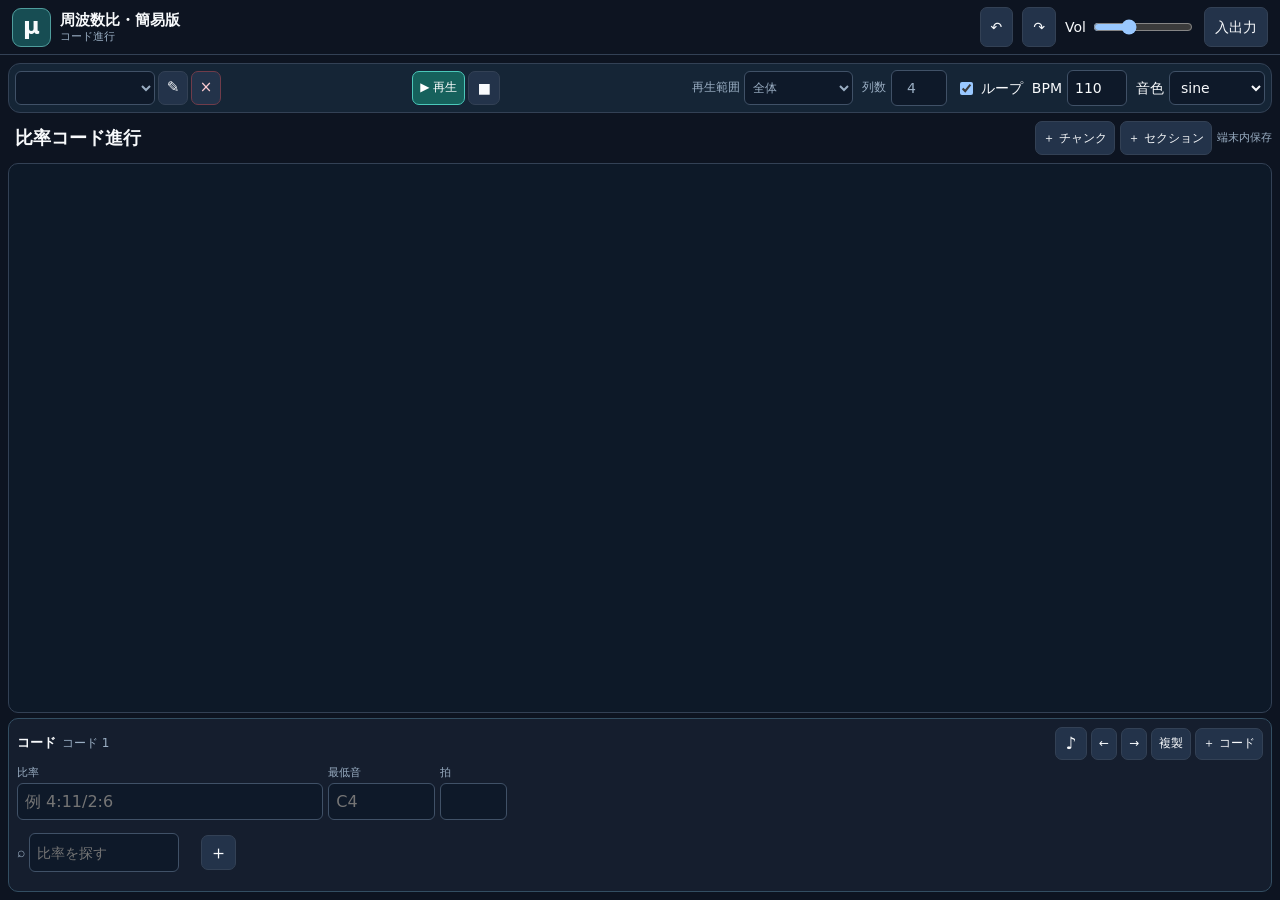
==== code/ratio-mode/index.html @ f766169c "ux(ratio): replace 12 fixed pitch buttons with flick-only popup and compact text values (#84)" ====
<!doctype html>
<html lang="ja">
<head>
  <meta charset="UTF-8">
  <meta name="viewport" content="width=device-width, initial-scale=1.0">
  <meta name="theme-color" content="#1f2937">
  <title>周波数比・簡易版 | μChordbot</title>
  <link rel="stylesheet" href="./style.css">
</head>
<body>
  <!-- Derived from the existing μChordbot code/index.html progression workspace.
       Ratio-domain values and actions are supplied by ratio-mode/app.js. -->
  <div class="app ratio-app">
    <header class="topbar">
      <div class="brand-nav">
        <a class="brand-title ratio-back" href="../" aria-label="μChordbot 通常版に戻る">μ</a>
        <div class="ratio-mode-label"><strong>周波数比・簡易版</strong><small>コード進行</small></div>
      </div>
      <div class="history-buttons">
        <button id="undo" type="button" title="元に戻す" aria-label="元に戻す">↶</button>
        <button id="redo" type="button" title="やり直す" aria-label="やり直す">↷</button>
        <label class="master-volume-inline" title="Master 音量"><span aria-hidden="true">Vol</span>
          <input id="masterVolume" type="range" min="0" max="1" step=".01" value=".3" aria-label="マスター音量">
        </label>
        <button id="openIO" type="button" aria-label="データの入出力" title="データの入出力"><span class="io-label">入出力</span><span class="io-icon" aria-hidden="true">⇅</span></button>
      </div>
    </header>
    <main class="ratio-main">
      <section id="view-progression" class="view active" aria-label="周波数比コード進行">
        <div class="progression-toolbar">
          <div class="progression-section-nav">
            <label class="progression-columns ratio-chunk-jump"><span>チャンク</span><select id="chunkJump" aria-label="チャンクを選択"></select><input id="chunkInlineName" type="text" maxlength="64" hidden aria-label="チャンク名をその場で編集" autocomplete="off"></label>
            <button id="renameChunk" type="button" class="ratio-inline-action" title="チャンク名を編集" aria-label="選択チャンクの名前を編集">✎</button>
            <button id="removeChunk" type="button" class="ratio-inline-action danger" title="チャンクを削除（元に戻せます）" aria-label="選択チャンクを削除">×</button>
          </div>
          <div class="progression-transport">
            <button id="play" type="button" class="primary" aria-label="選択コードから再生、再度押すと再スタート">▶ 再生</button>
            <button id="stop" type="button" aria-label="再生を停止" title="停止">■</button>
            <button id="progMenuToggleBtn" class="progression-menu-toggle" type="button" aria-label="その他の操作・設定を開く" aria-expanded="false" aria-controls="progToolbarActions">設定</button>
          </div>
          <div id="progToolbarActions" class="progression-toolbar-actions">
            <label class="ratio-play-scope">再生範囲 <select id="playScope" aria-label="再生する範囲を選択">
              <option value="all">全体</option><option value="chunk">チャンク</option><option value="section">セクション</option>
            </select></label>
            <label class="progression-columns ratio-column-setting">列数 <input id="gridColumns" type="number" min="1" max="12" step="1" value="4" aria-label="コード箱の列数"></label>
            <label class="inline-check loop-inline"><input id="loop" type="checkbox" checked><span>ループ</span></label>
            <label>BPM <input id="bpm" type="number" min="20" max="300" step="1" value="110"></label>
            <label>音色 <select id="wave"><option value="sine">sine</option><option value="square">square</option><option value="sawtooth">sawtooth</option></select></label>
            <label class="mobile-volume">音量 <input id="masterVolumeMobile" type="range" min="0" max="1" step=".01" value=".3" aria-label="マスター音量"></label>
          </div>
        </div>
        <div class="progression-heading-bar">
          <input id="title" type="text" aria-label="進行名" maxlength="120" value="比率コード進行">
          <button id="newChunk" type="button">＋ チャンク</button>
          <button id="newSection" type="button">＋ セクション</button>
          <span id="saveState" role="status">端末内保存</span>
        </div>
        <div id="timeline" class="progression-grid" role="region" aria-label="コード進行一覧" tabindex="0"></div>
        <section id="progressionEditor" class="progression-editor editor" aria-label="選択コードの編集">
          <div class="progression-editor-header">
            <div class="progression-editor-heading">
              <h3>コード</h3>
              <p id="selectionLabel" class="panel-note">コード 1</p>
              <p id="hzReadout" class="readout" aria-live="polite"></p>
            </div>
            <div class="progression-editor-header-actions">
              <button id="preview" type="button" aria-label="選択コードの再試聴" title="選択コードを再試聴">♪</button>
              <div class="progression-actions">
                <button id="moveLeft" type="button" title="コードを左へ移動" aria-label="コードを左へ移動">←</button>
                <button id="moveRight" type="button" title="コードを右へ移動" aria-label="コードを右へ移動">→</button>
                <button id="duplicate" type="button" aria-label="選択コードを複製">複製</button>
                <button id="addStep" type="button" aria-label="新しいコードを追加">＋ コード</button>
              </div>
            </div>
          </div>
          <div id="progressionEditorBody" class="progression-editor-body">
            <div class="progression-root-row">
              <label class="ratio-field">比率
                <input id="editExpr" type="text" spellcheck="false" autocomplete="off" placeholder="例 4:11/2:6" title="4:11/2:6 と 8:11:12 は同じ比率。/ は各成分内の分数">
              </label>
              <label class="pitch-field">最低音
                <input id="editPitch" type="text" spellcheck="false" autocomplete="off" placeholder="C4" title="上下左右へスライドして音名・変化記号・オクターブを変更。キーボードでは直接入力可能。" aria-label="最低音、上下左右スライドで7×5四分音表を操作">
              </label>
              <label class="beats-field">拍
                <input id="editBeats" type="text" inputmode="decimal" autocomplete="off" title="上下スライドで拍数変更。タップで小数を直接入力。" aria-label="拍数、上下スライドで変更">
              </label>
            </div>
            <div class="progression-choice-tools">
              <label class="progression-filter-label"><span aria-hidden="true">⌕</span>
                <input id="presetSearch" type="search" placeholder="比率を探す" aria-label="比率候補を検索">
              </label>
              <button id="openPresetManager" class="ratio-small-action" type="button" aria-label="比率の追加・編集" title="比率を追加・編集">＋</button>
            </div>
            <div id="presetChips" class="quick-grid chord-grid" tabindex="0" role="region" aria-label="周波数比の候補"></div>
            <dialog id="presetManager" class="ratio-context-dialog" aria-label="比率の登録・編集">
              <div class="ratio-dialog-header"><strong>比率の登録・編集</strong><button type="button" id="closePresetManager" aria-label="閉じる">×</button></div>
              <div class="ratio-manager-row">
                <label>登録済み <select id="presetManageSelect" aria-label="編集する比率プリセット"><option value="">新規</option></select></label>
                <label>名前 <input id="presetName" type="text" placeholder="名前" maxlength="64"></label>
                <label>比率 <input id="presetRatio" type="text" placeholder="4:11/2:6" title="8:11:12と等価" spellcheck="false"></label>
                <button id="addPreset" type="button" class="primary">登録</button>
              </div>
            </dialog>
            <p id="status" class="status-text" role="status" aria-live="polite"></p>
          </div>
        </section>
      </section>
    </main>
    <div id="pitchFlickPanel" class="pitch-flick-panel" hidden aria-hidden="true">
      <div id="pitchFlickValue" class="pitch-flick-value"></div>
      <div id="pitchFlickGrid" class="pitch-flick-grid" aria-hidden="true"></div>
      <div class="pitch-flick-caption">↑ 音高　左右 変化記号　離して確定</div>
    </div>
  </div>
  <dialog id="ioDialog" aria-label="コード進行の入出力">
    <div class="dialog-header"><strong>コード進行の入出力</strong><button type="button" id="ioClose" aria-label="閉じる">×</button></div>
    <div class="dialog-options"><label>形式 <select id="ioFormat"><option value="text">進行テキスト</option><option value="json">JSON</option></select></label><button type="button" id="ioExport">表示・コピー用</button><button type="button" id="ioDownload">ファイル保存</button></div>
    <textarea id="ioText" spellcheck="false" rows="14" placeholder="進行データを貼り付け"></textarea>
    <div class="dialog-options"><label class="file-label">ファイル読込 <input id="ioFile" type="file" accept=".json,.txt,application/json,text/plain"></label><button type="button" id="ioImport" class="primary">このデータを読み込む</button></div>
    <p id="ioStatus" role="status"></p>
  </dialog>
  <script type="module" src="./app.js"></script>
</body>
</html>
---- code/ratio-mode/style.css ----
/* μChordbot progression tab CSS port: original .progression-* and .quick-grid
   rules below are adapted from code/styles.css. */
:root{--bg:#0d1421;--ink:#f8fafc;--muted:#9aaec3;--accent:#8ce4da;--line:#334155;--danger:#fecdd3;--panel:#152033;color-scheme:dark;font:14px/1.45 system-ui,-apple-system,BlinkMacSystemFont,"Segoe UI",sans-serif}
*{box-sizing:border-box}
html,body{margin:0;min-width:0;background:var(--bg);color:var(--ink)}
button,input,select,textarea{font:inherit;color:inherit}
button{border:1px solid #334155;background:#23334a;border-radius:7px;padding:6px 10px;min-height:40px;cursor:pointer}
button:hover{border-color:#8ce4da}
button:disabled{opacity:.43;cursor:default}
button.primary{background:#16615c;border-color:#4bc8ba;color:white}
button.danger{color:var(--danger);border-color:#703c4a}
input,select,textarea{background:#0e1929;border:1px solid #405167;border-radius:6px;min-width:0;padding:7px}
input:focus-visible,select:focus-visible,button:focus-visible,summary:focus-visible{outline:2px solid #8ce4da;outline-offset:1px}
input[aria-invalid="true"]{border-color:#fb7185}
label{display:flex;align-items:center;gap:5px;min-width:0}
.app{height:100dvh;min-height:0;max-height:100dvh;display:flex;flex-direction:column;overflow:hidden}
.topbar{display:flex;justify-content:space-between;gap:10px;align-items:center;padding:7px 12px;border-bottom:1px solid var(--line);flex-wrap:wrap}
.brand-nav,.history-buttons{display:flex;align-items:center;gap:9px}
.brand-title{width:39px;height:39px;border-radius:9px;display:grid;place-items:center;background:#174d53;border:1px solid #4f9d9d;color:#f8fafc;text-decoration:none;font-size:23px;font-weight:800}
.ratio-mode-label{display:flex;flex-direction:column;line-height:1.25}
.ratio-mode-label strong{font-size:15px}.ratio-mode-label small{font-size:11px;color:var(--muted)}
.history-buttons{justify-content:flex-end}
.master-volume-inline input{width:100px}
.ratio-main{min-height:0;flex:1;display:flex;padding:8px;overflow:hidden}
.panel-note,.readout{color:var(--muted);font-size:12px;margin:0}
.ratio-app .view#view-progression.active{display:flex;flex:1;flex-direction:column;align-items:stretch;min-width:0;min-height:0;gap:8px}

.progression-toolbar {
  display: flex;
  align-items: center;
  gap: 8px;
  padding: 8px 10px;
  border: 1px solid #334155;
  border-radius: 12px;
  background: rgba(23, 41, 58, 0.85);
  min-width: 0;
  overflow: hidden;
}
.progression-toolbar-actions {
  display: flex;
  align-items: center;
  gap: 8px;
  margin-left: auto;
  flex-wrap: wrap;
  min-width: 0;
}
.view#view-progression.active {
  display: grid;
  grid-template-columns: minmax(440px, 1.2fr) minmax(320px, 0.95fr);
  gap: 12px;
  align-items: start;
}
.progression-menu-toggle,
.progression-editor-toggle { display: none; }
.progression-counter {
  min-width: 48px;
  text-align: center;
  font-weight: 700;
  letter-spacing: 0.02em;
}
.progression-columns {
  display: inline-flex;
  align-items: center;
  gap: 8px;
  color: var(--muted);
}
.loop-inline {
  white-space: nowrap;
}
.progression-grid {
  display: grid;
  grid-template-columns: minmax(0, 1fr);
  width: 100%;
  gap: 12px;
  margin-top: 8px;
  grid-column: 2;
  overflow: auto;
  resize: both;
  min-width: 0;
  max-width: 100%;
  min-height: 0;
}
.progression-toolbar { grid-column: 2; }
.progression-chunk {
  display: grid;
  grid-template-columns: minmax(0, 1fr);
  width: 100%;
  gap: 8px;
  min-width: 0;
}
.progression-chunk-grid {
  display: grid;
  width: 100%;
  gap: 6px;
  grid-template-columns: repeat(var(--progression-columns), minmax(0, 1fr));
  justify-content: flex-start;
  max-width: 100%;
  min-width: 0;
  overflow: hidden;
}
.progression-chunk-head,
.progression-section-break {
  color: #8ce4da;
  font-size: clamp(0.34rem, 0.5vw, 0.56rem);
  letter-spacing: 0.06em;
}
.progression-chunk-head {
  display: inline-flex;
  align-items: center;
  width: fit-content;
  padding: 4px 8px;
  border: 1px solid rgba(140, 228, 218, 0.3);
  border-radius: 999px;
  background: rgba(20, 48, 57, 0.46);
  cursor: text;
}
.progression-section-break {
  cursor: text;
}
.progression-section-break,
.progression-chunk-head {
  grid-column: 1 / -1;
}
.progression-cell {
  position: relative;
  width: 100%;
  min-width: 0;
  min-height: 42px;
  padding: 6px 7px;
  border: 1px solid #334155;
  border-radius: 0;
  background:
    linear-gradient(180deg, rgba(255, 247, 214, 0.1), rgba(255, 247, 214, 0.04)),
    rgba(247, 242, 226, 0.06);
  display: flex;
  flex-direction: column;
  justify-content: start;
  gap: 6px;
  text-align: left;
  overflow: hidden;
  contain: layout paint;
}
.progression-cell.active {
  border-color: #8ce4da;
  box-shadow: 0 0 0 2px rgba(140, 228, 218, 0.2);
  background:
    linear-gradient(180deg, rgba(164, 255, 235, 0.18), rgba(164, 255, 235, 0.08)),
    rgba(247, 242, 226, 0.08);
}
.progression-cell.playing {
  border-color: #fb7185;
  box-shadow: 0 0 0 1px rgba(251, 113, 133, 0.35);
}
.progression-cell.reorder-source {
  border-color: #fbbf24;
  box-shadow: 0 0 0 2px rgba(251, 191, 36, 0.28);
  opacity: 0.9;
}
.progression-cell.drop-before::before,
.progression-cell.drop-after::after {
  content: "";
  position: absolute;
  inset: 8px auto 8px 0;
  width: 4px;
  border-radius: 999px;
  background: #8ce4da;
}
.progression-cell.drop-after::after { inset: 8px 0 8px auto; }
.cell-section {
  color: #8ce4da;
  font-size: 0.7rem;
  text-transform: uppercase;
  letter-spacing: 0.08em;
}
.cell-title {
  font-size: clamp(0.72rem, 1.15vw, 0.92rem);
  font-weight: 500;
  color: #f8f4e5;
  white-space: normal;
  overflow: hidden;
  overflow-wrap: anywhere;
  line-height: 1.15;
}
.cell-meta {
  color: var(--muted);
  font-size: 0.68rem;
  line-height: 1.25;
  white-space: nowrap;
  text-transform: lowercase;
  margin-top: auto;
  justify-self: end;
  align-self: end;
}
.progression-editor {
  grid-column: 1;
  grid-row: 1 / span 2;
  margin-top: 0;
  padding: 10px;
  border: 1px solid #334155;
  border-radius: 14px;
  background: linear-gradient(180deg, rgba(22, 20, 18, 0.98), rgba(31, 28, 24, 0.98));
  overflow: visible;
  resize: none;
}
.progression-editor-header {
  display: flex;
  justify-content: space-between;
  gap: 12px;
  align-items: center;
}
.progression-editor-heading { display: grid; gap: 4px; }
body.workspace-combined .progression-editor-heading,
body.workspace-combined .chord-library-panel .panel-heading-block {
  grid-template-columns: auto minmax(0, 1fr);
  align-items: baseline;
  gap: 8px;
}
body.workspace-combined .progression-editor-heading .panel-note,
body.workspace-combined .chord-library-panel .panel-note {
  justify-self: end;
  text-align: right;
}
.progression-editor-header-actions {
  display: flex;
  align-items: center;
  gap: 10px;
}
.progression-editor-body { margin-top: 8px; }
.progression-choice-tools {
  display: grid;
  grid-template-columns: max-content minmax(0, 1fr);
  gap: 6px;
  align-items: center;
  min-width: 0;
}
.progression-choice-tools > .progression-filter-label { min-width: 0; }
.progression-choice-tools > .progression-filter-label input {
  width: 100%;
  min-width: 0;
}
.progression-root-row {
  display: grid;
  grid-template-columns: minmax(110px, 148px) minmax(132px, 172px) auto;
  gap: 6px;
  align-items: center;
  margin-bottom: 8px;
}
.progression-root-inline {
  min-width: 0;
  gap: 4px;
}
.progression-root-combo {
  display: inline-grid;
  grid-template-columns: minmax(0, 1fr) 4.2rem;
  gap: 6px;
  align-items: center;
}
.progression-root-combo input { min-width: 0; }
#progRootNoteInput {
  min-width: 0;
}
.progression-voice-row #progBassPopoverBtn { display: none; }
.progression-voice-row {
  display: grid;
  grid-template-columns: repeat(2, minmax(0, max-content));
  gap: 6px;
  align-items: center;
  margin-bottom: 8px;
}
.progression-token {
  display: inline-flex;
  align-items: center;
  gap: 6px;
  min-height: 30px;
  padding: 4px 6px;
  border: 1px solid #334155;
  border-radius: 10px;
  background: rgba(25, 37, 59, 0.9);
  color: var(--fg);
}
.progression-token-input input {
  width: 3.4rem;
  min-width: 0;
  padding: 0;
  border: 0;
  background: transparent;
}
.progression-popover-row {
  display: grid;
  grid-template-columns: repeat(2, minmax(0, 1fr));
  gap: 8px;
  align-items: start;
}
.beat-token {
  max-width: 104px;
}
.beat-inline {
  display: inline-grid;
  grid-template-columns: 2.25rem auto 2.25rem;
  gap: 3px;
  align-items: center;
}
.beat-inline input {
  width: 100%;
}
.progression-token-label {
  color: var(--muted);
  font-size: clamp(0.34rem, 0.5vw, 0.56rem);
}
.progression-popover {
  display: grid;
  gap: 6px;
  margin-bottom: 8px;
  padding: 8px;
  border: 1px solid #334155;
  border-radius: 12px;
  background: rgba(15, 23, 42, 0.92);
}
.progression-popover.active {
  border-color: rgba(140, 228, 218, 0.62);
  box-shadow: 0 0 0 1px rgba(140, 228, 218, 0.16);
}
.progression-popover-head {
  display: flex;
  align-items: center;
  justify-content: space-between;
  gap: 8px;
}
.pitch-choice-grid,
.inversion-grid {
  grid-template-columns: repeat(auto-fit, minmax(48px, max-content));
  justify-content: flex-start;
}
.voicing-band-grid {
  grid-template-columns: repeat(3, minmax(0, 1fr));
}
.voicing-band-grid.hidden {
  display: none;
}
.quick-row { display: flex; gap: 6px; }
.quick-grid {
  display: grid;
  gap: 4px;
  margin-top: 6px;
}
.root-grid { grid-template-columns: repeat(7, minmax(0, 38px)); }
.octave-grid { grid-template-columns: repeat(4, minmax(0, 1fr)); margin-top: 0; }
.chord-grid {
  grid-template-columns: repeat(auto-fit, minmax(min(100%, var(--chord-choice-width)), var(--chord-choice-width)));
  justify-content: flex-start;
}
.quick-grid button,
.quick-row button {
  min-height: 32px;
  padding: 4px 6px;
  background: rgba(250, 247, 230, 0.92);
  color: #564f34;
  border-color: rgba(138, 129, 96, 0.35);
  overflow-wrap: anywhere;
}
.quick-grid button.active,
.quick-row button.active {
  background: linear-gradient(180deg, #d6f9d1, #c2f2c6);
  color: #314d31;
  border-color: #8bd39f;
}
.progression-actions {
  display: flex;
  gap: 10px;
  justify-content: flex-end;
}
.progression-filter-label {
  display: inline-flex;
  flex-direction: row;
  align-items: center;
  gap: 8px;
  color: var(--muted);
}
.progression-filter-label input {
  min-width: min(100%, 22rem);
}

.preset-list {
  margin-top: 8px;
  overflow-x: auto;
}
.chord-library-search {
  display: grid;
  grid-template-columns: minmax(0, 1fr);
  gap: 4px;
  margin-block: 8px;
  font-size: 0.82rem;
}
.chord-library-search input {
  width: 100%;
  min-width: 0;
}
.chord-library-details > summary {
  cursor: pointer;
  padding: 8px 4px;
  color: var(--fg);
  font-size: 0.86rem;
}
.chord-library-details > summary:focus-visible { outline: 2px solid var(--accent); }
.chord-library-details > .scroll-list { margin-top: 4px; }
.scroll-list {
  max-height: min(70vh, 720px);
  overflow: auto;
  border: 1px solid #334155;
  border-radius: 10px;
  background: rgba(8, 13, 24, 0.6);
  resize: none;
}
.preset-table {
  width: max-content;
  min-width: 100%;
  border-collapse: collapse;
  font-size: 0.8rem;
  table-layout: fixed;
}
.preset-table th,
.preset-table td {
  padding: 2px 5px;
  border: 1px solid #263449;
  vertical-align: middle;
  text-align: left;
  white-space: nowrap;
  overflow: hidden;
  text-overflow: ellipsis;
}
.preset-table th {
  position: relative;
  color: var(--muted);
  font-weight: 500;
  white-space: nowrap;
  background: rgba(15, 23, 42, 0.92);
}
.preset-table th[data-sort] {
  cursor: pointer;
  user-select: none;
}
.preset-table th:first-child,
.preset-table td:first-child {
  width: 28px;
  text-align: center;
}
.preset-table[data-table-kind="pitch"] .col-name { width: var(--pitch-name-col); }
.preset-table[data-table-kind="pitch"] .col-id { width: var(--pitch-id-col); }
.preset-table[data-table-kind="pitch"] .col-cent { width: var(--pitch-cent-col); }
.preset-table[data-table-kind="pitch"] .col-tags { width: var(--pitch-tags-col); }
.preset-table[data-table-kind="pitch"] .col-memo { width: var(--pitch-memo-col); }
.preset-table[data-table-kind="active"] .col-name { width: var(--active-name-col); }
.preset-table[data-table-kind="active"] .col-id { width: var(--active-id-col); }
.preset-table[data-table-kind="active"] .col-cent { width: var(--active-cent-col); }
.preset-table[data-table-kind="active"] .col-tags { width: var(--active-tags-col); }
.preset-table[data-table-kind="active"] .col-memo { width: var(--active-memo-col); }
.preset-table[data-table-kind="chord"] .col-name { width: var(--chord-name-col); }
.preset-table[data-table-kind="chord"] .col-id { width: var(--chord-id-col); }
.preset-table[data-table-kind="chord"] .col-root { width: var(--chord-root-col); }
.preset-table[data-table-kind="chord"] .col-tones { width: var(--chord-tones-col); }
.preset-table[data-table-kind="chord"] .col-tags { width: var(--chord-tags-col); }
.preset-table[data-table-kind="chord"] .col-memo { width: var(--chord-memo-col); }
.column-resize-handle {
  position: absolute;
  top: 0;
  right: -3px;
  width: 7px;
  height: 100%;
  cursor: col-resize;
  z-index: 2;
}
.column-resize-handle::after {
  content: "";
  position: absolute;
  top: 25%;
  right: 3px;
  width: 1px;
  height: 50%;
  background: rgba(148, 163, 184, 0.35);
}
.preset-table tbody tr {
  background: rgba(11, 18, 32, 0.72);
  cursor: pointer;
}
.preset-table tbody tr:hover {
  background: rgba(20, 34, 56, 0.88);
}
.preset-table tbody tr.is-active {
  background: rgba(34, 211, 238, 0.12);
}
.preset-id {
  color: #7c8ba1;
  font-size: 0.76rem;
  text-transform: lowercase;
  white-space: nowrap;
}
.preset-main {
  display: flex;
  align-items: center;
  gap: 6px;
  min-width: 0;
}
.preset-name {
  color: var(--fg);
  font-weight: 600;
  line-height: 1.2;
  overflow: hidden;
  text-overflow: ellipsis;
  white-space: nowrap;
}
.preset-sub {
  color: var(--muted);
  font-size: 0.84rem;
  overflow: hidden;
  text-overflow: ellipsis;
  white-space: nowrap;
}
.preset-inline-input,
.preset-inline-textarea {
  width: 100%;
  min-width: 0;
  padding: 3px 5px;
  font-size: 0.78rem;
}
.preset-inline-textarea {
  min-height: 38px;
  resize: vertical;
}
.preset-inline-actions {
  display: flex;
  gap: 6px;
  flex-wrap: nowrap;
  align-items: center;
}
.preset-inline-actions button {
  flex: 0 0 auto;
  padding: 5px 8px;
  font-size: 0.8rem;
}
.tag-chip-list {
  display: flex;
  flex-wrap: nowrap;
  gap: 4px;
}
.tag-chip {
  display: inline-flex;
  align-items: center;
  padding: 2px 7px;
  border: 1px solid transparent;
  border-radius: 999px;
  font-size: 0.78rem;
  line-height: 1.25;
  color: #e5eefc;
  white-space: nowrap;
}
.tone-chip-list {
  display: flex;
  flex-wrap: nowrap;
  gap: 4px;
  overflow: hidden;
  min-width: 0;
}
.tone-chip {
  display: inline-flex;
  align-items: center;
  padding: 2px 7px;
  border-radius: 999px;
  background: rgba(34, 211, 238, 0.12);
  border: 1px solid rgba(34, 211, 238, 0.24);
  color: #d8f4fb;
  font-size: 0.76rem;
  white-space: nowrap;
  flex: 0 0 auto;
}
.unified-panel {
  display: grid;
  gap: 10px;
}
.library-stack,
.panel-heading-block,
.library-block {
  display: grid;
  gap: 6px;
}
.library-stack {
  grid-template-rows: auto auto;
}
.library-block-head {
  display: flex;
  justify-content: space-between;
  align-items: center;
  gap: 10px;
  flex-wrap: wrap;
}
.library-title-group {
  display: inline-flex;
  align-items: baseline;
  gap: 8px;
  min-width: 0;
  flex: 1 1 auto;
}
.library-title-group .panel-note,
.library-title-group .status-text {
  min-width: 0;
}
.active-notes-panel #clearActiveNotesBtn {
  min-height: 40px;
}
.table-filter-input {
  flex: 1 1 10ch;
  min-width: 0;
  max-width: 22rem;
  font-size: 0.78rem;
  padding: 4px 6px;
}
.compact-danger {
  min-height: 28px;
  padding: 3px 7px;
  font-size: 0.74rem;
  color: #fecaca;
  border-color: rgba(251, 113, 133, 0.35);
}
.bulk-edit-bar {
  display: flex;
  align-items: center;
  gap: 6px;
  flex-wrap: wrap;
  margin-top: 6px;
  padding-top: 6px;
  border-top: 1px solid rgba(51, 65, 85, 0.45);
}
.bulk-edit-count {
  color: var(--muted);
  font-size: 0.72rem;
  white-space: nowrap;
}
.bulk-edit-input {
  width: min(12rem, 100%);
  min-height: 28px;
  padding: 4px 8px;
  border-radius: 8px;
  border: 1px solid #334155;
  background: rgba(30, 41, 59, 0.92);
  color: var(--fg);
}
[data-bulk-kind="active"] .bulk-edit-input {
  width: 7rem;
}
.library-controls-grid {
  display: grid;
  grid-template-columns: repeat(6, minmax(92px, 1fr));
  gap: 8px;
  align-items: start;
}
.library-controls-grid label:last-child {
  grid-column: span 2;
}
.library-actions {
  justify-content: flex-start;
}
.active-notes-table .preset-table td:first-child {
  width: 22px;
  text-align: center;
}
.active-note-remove {
  min-width: 16px;
  width: 16px;
  height: 16px;
  padding: 0;
  border: 0;
  background: transparent;
  color: #fb7185;
  font-size: 0.7rem;
  line-height: 1;
  position: static;
  display: inline-grid;
  place-items: center;
  margin: 0 auto;
}
.active-notes-table .preset-table th:nth-child(2),
.active-notes-table .preset-table td:nth-child(2) {
  text-align: center;
}
.active-note-remove:hover {
  color: #fda4af;
}
.preset-table col.col-select { width: 1.8rem; }
.preset-table col.col-remove { width: 1.6rem; }
.preset-table col.col-name-input { width: 8rem; }
.preset-table col.col-actions { width: 6rem; }
.preset-table .composer-row {
  cursor: default;
  background: rgba(12, 20, 34, 0.96);
}
.preset-table .composer-row:hover {
  background: rgba(12, 20, 34, 0.96);
}
.composer-stack {
  display: flex;
  align-items: center;
  gap: 6px;
  min-width: 0;
  flex-wrap: nowrap;
}
.composer-note {
  color: var(--muted);
  font-size: 0.76rem;
  white-space: nowrap;
  overflow: hidden;
  text-overflow: ellipsis;
}
.preset-inline-select {
  width: 100%;
  background: var(--bg-soft);
  color: var(--fg);
  border: 1px solid #334155;
  border-radius: 8px;
  padding: 8px 10px;
}
.composer-row .preset-inline-textarea {
  min-height: 28px;
  max-height: 28px;
  resize: none;
}
.composer-row .preset-inline-actions {
  flex: 0 0 auto;
}
.composer-row td {
  white-space: nowrap;
}
.empty-state { color: var(--muted); font-style: italic; }
.grid-placeholder {
  min-height: 160px;
  border: 1px dashed #475569;
  border-radius: 10px;
  display: grid;
  place-items: center;
  color: var(--muted);
  background: #0b1220;
}

@keyframes fade {
  from { opacity: 0; transform: translateY(2px); }
  to { opacity: 1; transform: translateY(0); }
}

.active-notes-volume-inline::before { content: none; }

/* Product-specific adaptations after copying the full progression tab base. */
.ratio-app .progression-toolbar{grid-column:auto;overflow:visible;flex-wrap:wrap;flex:0 0 auto;position:relative;padding:6px;gap:5px}
.ratio-app .progression-toolbar>button{white-space:nowrap}
.ratio-app .progression-toolbar label{white-space:nowrap}
.ratio-app .progression-toolbar-actions{gap:9px}
.ratio-app .progression-toolbar-actions input[type=number]{width:60px}
.ratio-app .progression-toolbar-actions select{width:96px}
.ratio-app .progression-columns select{max-width:150px}
.ratio-app .progression-heading-bar{display:flex;align-items:center;gap:8px;min-height:40px}
.ratio-app #title{flex:1;min-width:0;border:0;background:transparent;font-weight:700;font-size:18px}
.ratio-app #saveState{color:var(--muted);font-size:11px;white-space:nowrap}
.ratio-app #timeline.progression-grid{display:flex;flex:1 1 auto;align-items:flex-start;gap:10px;padding:9px;grid-column:auto;grid-row:auto;min-height:130px;max-height:none;overflow-x:auto;overflow-y:hidden;resize:none;margin:0;background:#0d1928;border:1px solid var(--line);border-radius:10px;overscroll-behavior-x:contain}
.ratio-app .progression-chunk{display:flex;flex:0 0 auto;width:auto;flex-direction:column;gap:5px;min-width:0}
.ratio-app .progression-chunk-head{font-size:12px;border:1px solid #365c63;padding:3px 9px;border-radius:6px;white-space:nowrap;color:#8ce4da;background:#19333e}
.ratio-app .progression-chunk-grid{display:flex;width:auto;gap:5px;overflow:visible}
.ratio-app .progression-cell{flex:0 0 auto;min-width:96px;width:auto;min-height:90px;padding:9px;gap:6px;border-radius:4px;contain:layout paint}
.ratio-app .progression-cell .cell-title{font-size:15px;font-weight:700;white-space:nowrap;max-width:170px;text-overflow:ellipsis}
.ratio-app .progression-cell .cell-meta{font-size:11px;text-align:right;text-transform:none}
.ratio-app .progression-cell .cell-note{font-size:13px;color:#8ce4da;white-space:nowrap}
.ratio-app .progression-cell.active{border-width:2px;padding:8px}
.ratio-app .progression-cell.playing{border-color:#fb7185;background:#403241}
.ratio-app .progression-cell-add{min-width:42px;width:42px;min-height:90px;border-style:dashed;padding:4px;font-size:19px}
.ratio-app .progression-editor{grid-column:auto;grid-row:auto;position:relative;bottom:auto;width:100%;max-width:none;align-self:stretch;flex:0 1 auto;background:#151e2e;max-height:54dvh;min-height:0;overflow-y:auto;overscroll-behavior:contain;padding:8px;border-radius:10px;border:1px solid #42606c;box-shadow:0 -8px 25px #0005}
.ratio-app .progression-editor-header{gap:8px;align-items:center}
.ratio-app .progression-editor-heading{display:flex;flex-wrap:wrap;gap:9px;align-items:center;min-width:0}
.ratio-app .progression-editor-heading h3{margin:0;font-size:14px}
.ratio-app .progression-editor-header-actions{display:flex;align-items:center;gap:5px;flex-wrap:wrap}
.ratio-app .progression-actions{display:flex;gap:4px;flex-wrap:wrap}
.ratio-app .progression-editor-header-actions button{min-height:36px;padding:5px 9px;font-size:12px}
.ratio-app .progression-editor-body{display:grid;gap:8px;margin-top:9px}
.ratio-app .progression-root-row{display:grid;grid-template-columns:minmax(165px,3fr) minmax(155px,2fr) 85px;gap:7px;align-items:end}
.ratio-app .progression-root-row label{display:flex;flex-direction:column;align-items:stretch;gap:3px;color:var(--muted);font-size:11px}
.ratio-app .progression-root-row input{height:41px;font-size:15px}
.ratio-app .ratio-quick-row{display:grid;grid-template-columns:minmax(0,1fr) auto;gap:8px}
.ratio-app #progRootLetterButtons{display:grid;grid-template-columns:repeat(7,minmax(0,1fr));gap:4px}
.ratio-app .ratio-accidentals{display:flex;gap:3px}
.ratio-app .ratio-quick-row button{min-height:40px;padding:5px 7px;min-width:32px;background:#22364b;color:#f8fafc;border:1px solid #476074}
.ratio-app .ratio-quick-row button.active{border-color:#8ce4da;background:#18444d;color:#fff;box-shadow:inset 0 0 0 1px #8ce4da}
.ratio-app .progression-choice-tools{grid-template-columns:minmax(0,1fr) auto}
.ratio-app #presetSearch{width:100%;min-height:39px}
.ratio-app .preset-hint{color:var(--muted);font-size:11px}
.ratio-app #presetChips{display:grid;grid-template-columns:repeat(auto-fill,minmax(115px,1fr));gap:5px;min-height:38px;max-height:140px;overflow-y:auto;align-content:start}
.ratio-app .ratio-preset{display:flex;flex-direction:column;align-items:flex-start;gap:1px;text-align:left;min-width:0;overflow:hidden;color:#f8fafc;background:#243449;border-color:#466079}
.ratio-app .ratio-preset small{font-size:11px;color:#c0d0df}
.ratio-app .preset-item{display:flex;min-width:0;gap:2px}
.ratio-app .preset-item .ratio-preset{flex:1}
.ratio-app .preset-item .preset-remove{padding:0 5px;min-width:25px;color:#fecdd3;background:#342935;border-color:#744552}
.ratio-app .ratio-details{font-size:12px;border-top:1px solid #32495e;padding-top:5px;color:var(--muted)}
.ratio-app .ratio-details summary{cursor:pointer;width:fit-content}
.ratio-app .ratio-manager-row{display:flex;gap:8px;align-items:end;flex-wrap:wrap;padding:8px 0}
.ratio-app .ratio-manager-row label{display:flex;flex-direction:column;align-items:stretch;gap:3px;min-width:100px}
.ratio-app .ratio-manager-row input{height:40px;width:155px;max-width:100%}
.ratio-app #editRepeat{width:75px}
.ratio-app #status{min-height:1.1em;margin:0;color:#fecdd3;font-size:12px}
.ratio-app .progression-menu-toggle{display:none}
dialog{width:min(700px,calc(100vw - 20px));max-height:90dvh;background:#111d2d;border:1px solid #42607a;border-radius:12px;color:var(--ink);padding:14px}
dialog::backdrop{background:#0009}
.dialog-header,.dialog-options{display:flex;gap:8px;align-items:center;flex-wrap:wrap;margin:8px 0}
.dialog-header{justify-content:space-between}
#ioText{width:100%;height:min(42dvh,300px);font:13px/1.5 ui-monospace,monospace;resize:vertical;white-space:pre}
.dialog-options input[type=file]{max-width:230px}
@media(max-width:850px){
.ratio-app .progression-menu-toggle{display:block}
.ratio-app .progression-toolbar-actions{display:none;position:absolute;right:2px;top:calc(100% + 2px);z-index:12;background:#182a39;border:1px solid #334155;border-radius:9px;padding:9px;box-shadow:0 10px 30px #0006}
.ratio-app .progression-toolbar-actions.open{display:flex}
.ratio-app .progression-root-row{grid-template-columns:minmax(0,1.7fr) minmax(0,1fr) 80px}
.ratio-app .progression-editor-header{flex-wrap:wrap}
.ratio-app .ratio-quick-row{grid-template-columns:minmax(0,1fr)}
.ratio-app .ratio-accidentals button{flex:1}
}
@media(max-width:640px){
.topbar{gap:5px;padding:5px 8px}
.brand-title{width:36px;height:36px}
.ratio-mode-label strong{font-size:13px}
.history-buttons{gap:5px}
.history-buttons button{min-height:36px;padding:5px 8px}
.master-volume-inline span{display:none}
.master-volume-inline input{width:55px}
.ratio-main{padding:5px}
.ratio-app .view#view-progression.active{gap:5px}
.ratio-app .progression-toolbar{gap:3px;padding:4px}
.ratio-app .progression-toolbar button{min-height:36px;padding:4px 7px;font-size:12px}
.ratio-app #playSection{font-size:11px}
.ratio-app #stop{min-width:32px}
.ratio-app .progression-columns{font-size:0}
.ratio-app .progression-columns select{font-size:12px;max-width:91px;min-height:36px}
.ratio-app .progression-counter{min-width:33px;font-size:11px}
.ratio-app .progression-heading-bar{min-height:35px}
.ratio-app #title{font-size:15px}
.ratio-app #saveState{display:none}
.ratio-app #newSection{min-height:36px;padding:4px 8px;font-size:12px}
.ratio-app #timeline.progression-grid{min-height:105px;padding:5px;gap:6px}
.ratio-app .progression-cell{min-width:86px;min-height:77px;padding:6px}
.ratio-app .progression-cell.active{padding:5px}
.ratio-app .progression-cell-add{min-width:36px;min-height:77px}
.ratio-app .progression-editor{padding:6px;max-height:61dvh}
.ratio-app .progression-editor-header-actions button{min-height:34px}
.ratio-app .progression-editor-heading h3{font-size:13px}
.ratio-app .progression-editor-body{gap:5px;margin-top:6px}
.ratio-app .progression-root-row{grid-template-columns:minmax(0,1fr) 78px}
.ratio-app .ratio-field{grid-column:1/-1}
.ratio-app .pitch-field{grid-column:1}
.ratio-app .beats-field{grid-column:2}
.ratio-app #progRootLetterButtons{gap:2px}
.ratio-app .ratio-quick-row button{min-height:40px;min-width:0;padding:4px}
.ratio-app .ratio-accidentals{gap:2px}
.ratio-app .progression-choice-tools{grid-template-columns:minmax(0,1fr)}
.ratio-app .preset-hint{display:none}
.ratio-app #presetChips{max-height:115px}
.ratio-app .ratio-manager-row input{width:100%}
}

/* The source progression grid was a two-column pane; the ratio mode is a
   top-to-bottom composer, so prevent inherited align-items:start shrinkage. */
@media(min-width:901px){
  .ratio-app #timeline.progression-grid{flex:0 0 auto;height:clamp(140px,20dvh,190px);max-height:190px}
}
@media(max-width:360px){
  .ratio-app .progression-editor-header-actions{width:100%;flex-wrap:nowrap;gap:3px}
  .ratio-app .progression-actions{flex-wrap:nowrap;gap:3px}
  .ratio-app .progression-editor-header-actions button{min-height:34px;padding:4px 6px;font-size:11px}
  .ratio-app #addStep{font-size:0;padding-inline:8px}
  .ratio-app #addStep::before{content:"＋";font-size:17px}
}

.ratio-app #saveState[data-error="true"]{color:#fecdd3;font-weight:700}
@media(max-width:640px){.ratio-app #saveState[data-error="true"]{display:inline}}

/* Ratio progression: restore the canonical μChordbot WRAPPING GRID contract.
   No endless horizontal track; a user-set column count is limited only by
   the width needed for readable touch cells. */
.ratio-app .progression-toolbar{display:flex;align-items:center;gap:8px}
.ratio-app .progression-section-nav,.ratio-app .progression-transport{display:flex;align-items:center;gap:5px;min-width:0}
.ratio-app .progression-section-nav{flex:0 1 auto}
.ratio-app .progression-section-nav select{min-width:52px;max-width:140px}
.ratio-app .progression-transport{flex:0 0 auto}
.ratio-app .progression-toolbar-actions{margin-left:auto;min-width:0}
.ratio-app .ratio-column-setting{display:flex;align-items:center;gap:4px}
.ratio-app #gridColumns{width:46px;text-align:center}
.ratio-app #columnActual{font-size:10px;white-space:nowrap}
.ratio-app #timeline.progression-grid{display:block;flex:1 1 auto;align-self:stretch;width:100%;min-height:88px;max-height:none;overflow-x:hidden;overflow-y:auto;scrollbar-gutter:stable;padding:9px}
.ratio-app .progression-chunk{display:block;width:100%;max-width:100%;min-width:0;margin-bottom:13px}
.ratio-app .progression-chunk-head{display:inline-flex;margin-bottom:6px}
.ratio-app .progression-chunk-grid{display:grid;width:100%;max-width:100%;min-width:0;gap:6px;grid-template-columns:repeat(var(--progression-columns,4),minmax(0,1fr));overflow:visible;align-items:stretch}
.ratio-app .progression-cell{min-width:0;width:100%;max-width:100%;height:auto;min-height:72px;padding:7px 8px;flex:initial;gap:2px;border-radius:6px;text-align:left;overflow:hidden}
.ratio-app .progression-cell.active{padding:6px 7px}
.ratio-app .progression-cell .cell-title{font-size:clamp(12px,1.2vw,15px);line-height:1.25;max-width:100%;white-space:nowrap;overflow:hidden;text-overflow:ellipsis}
.ratio-app .progression-cell .cell-note{font-size:12px}
.ratio-app .progression-cell .cell-meta{font-size:10px}
.ratio-app .progression-cell-add{min-width:0;width:100%;min-height:72px;font-size:20px;border:1px dashed #426d76}
.ratio-app #presetChips{grid-template-columns:repeat(auto-fill,minmax(96px,1fr))}
.ratio-app #presetChips .ratio-preset{width:100%;min-width:0;max-width:100%;min-height:40px;padding:5px 8px;text-align:left;justify-content:center}
.ratio-app #presetManageSelect{min-width:96px;max-width:160px}
.ratio-app .ratio-manager-row{gap:6px}
.ratio-app .ratio-manager-row>button{align-self:end;min-height:40px}
.ratio-app .progression-editor{flex:0 1 auto;max-height:min(53dvh,440px);box-shadow:none}
.ratio-app .progression-editor-header-actions{min-width:0}
.ratio-app .progression-actions{min-width:0}
.ratio-app .ratio-details summary{padding:5px 2px;min-height:26px}
.ratio-app .ratio-details[open]{padding-bottom:3px}
@media(max-width:950px){
  .ratio-app .progression-toolbar-actions{margin-left:0}
  .ratio-app .progression-menu-toggle{display:inline-flex}
  .ratio-app .progression-toolbar-actions{display:none;position:absolute;top:calc(100% + 3px);right:0;z-index:18;width:min(350px,100%);max-width:100%;padding:10px;display:none;grid-template-columns:repeat(2,minmax(0,1fr));gap:9px;background:#1a293a;border:1px solid #416079;border-radius:9px;box-shadow:0 8px 25px #0009}
  .ratio-app .progression-toolbar-actions.open{display:grid}
  .ratio-app .progression-toolbar-actions label{display:flex;flex-wrap:wrap;min-width:0}
  .ratio-app .ratio-column-setting{grid-column:1/-1}
  .ratio-app .progression-toolbar-actions #playSection{grid-column:1/-1}
}
@media(max-width:640px){
  .ratio-app .topbar{display:grid;grid-template-columns:minmax(0,1fr);align-items:center;padding:5px 8px;gap:3px}
  .ratio-app .brand-nav{min-width:0}
  .ratio-app .history-buttons{display:grid;grid-template-columns:38px 38px minmax(0,1fr) auto;width:100%;justify-content:stretch;gap:6px}
  .ratio-app .master-volume-inline{min-width:0}
  .ratio-app .master-volume-inline input{width:100%}
  .ratio-app .progression-toolbar{display:grid;grid-template-columns:minmax(0,1fr);gap:4px;padding:5px}
  .ratio-app .progression-section-nav{width:100%;display:grid;grid-template-columns:34px 37px 34px minmax(0,1fr);gap:4px}
  .ratio-app .progression-section-nav select{width:100%;max-width:none}
  .ratio-app .progression-section-nav .progression-columns{width:100%;min-width:0}
  .ratio-app .progression-section-nav .progression-columns>span{display:none}
  .ratio-app .progression-transport{display:grid;grid-template-columns:minmax(0,1fr) 39px 55px;gap:4px;width:100%}
  .ratio-app .progression-transport button{min-width:0;width:100%;min-height:39px}
  .ratio-app .progression-heading-bar{gap:5px}
  .ratio-app #timeline.progression-grid{padding:6px;min-height:75px;scrollbar-gutter:auto}
  .ratio-app .progression-chunk{margin-bottom:10px}
  .ratio-app .progression-chunk-grid{gap:5px}
  .ratio-app .progression-cell{min-height:64px;padding:6px 7px}
  .ratio-app .progression-cell.active{padding:5px 6px}
  .ratio-app .progression-cell-add{min-height:64px}
  .ratio-app .progression-editor{max-height:48dvh;min-height:0;padding:6px}
  .ratio-app .progression-editor-header{gap:3px;flex-wrap:wrap}
  .ratio-app .progression-editor-header-actions{display:flex;flex-wrap:wrap;width:100%;gap:3px}
  .ratio-app .progression-actions{display:flex;flex-wrap:wrap;gap:3px}
  .ratio-app .progression-editor-header-actions button{min-width:35px;min-height:36px;padding:4px 8px;font-size:12px}
  .ratio-app .progression-root-row input{height:40px}
  .ratio-app .progression-cell .cell-title{font-size:13px}
  .ratio-app .ratio-manager-row label{min-width:min(120px,100%)}
}
@media(max-width:360px){
  .ratio-app .progression-editor-header-actions{flex-wrap:wrap}
  .ratio-app .progression-actions{flex-wrap:wrap}
  .ratio-app #addStep{font-size:12px;padding-inline:7px}
  .ratio-app #addStep::before{content:none}
}
@media(max-height:710px) and (max-width:640px){
  .ratio-app .progression-editor{max-height:42dvh}
  .ratio-app #timeline.progression-grid{min-height:64px}
}

/* v4 visual contract: compact, content-driven editing and in-card corner actions.
   Control hit areas stay separately focusable, without allocating another column. */
.ratio-app .progression-chunk-head{min-height:28px;padding:3px 9px;font-size:12px;cursor:pointer}
.ratio-app .progression-chunk-grid{gap:5px;align-items:stretch}
.ratio-app .progression-cell-shell{position:relative;min-width:0;max-width:100%;height:100%}
.ratio-app .progression-cell-shell>.progression-cell{width:100%;height:100%;min-height:66px;padding:6px 30px 5px 7px;gap:2px}
.ratio-app .progression-cell-shell>.progression-cell.active{padding:5px 29px 4px 6px}
.ratio-app .progression-cell-shell>.progression-cell .cell-title{font-size:13px;font-weight:650}
.ratio-app .progression-cell-shell>.progression-cell .cell-note{font-size:12px}
.ratio-app .progression-cell-shell>.progression-cell .cell-meta{font-size:10px}
.ratio-app .cell-remove,.ratio-app .preset-remove{
 position:absolute;z-index:2;top:3px;right:3px;margin:0;
 display:grid;place-items:center;width:27px;min-width:0;height:27px;min-height:0;
 padding:0;border:0;border-radius:5px;background:transparent;color:#c5d2de;
 font-size:18px;font-weight:450;line-height:1;box-shadow:none
}
.ratio-app .cell-remove:hover,.ratio-app .preset-remove:hover,
.ratio-app .cell-remove:focus-visible,.ratio-app .preset-remove:focus-visible{
 color:#fff;background:#8d3347;outline:2px solid #fda4af;outline-offset:0
}
.ratio-app .cell-remove:active,.ratio-app .preset-remove:active{background:#ad3954}
.ratio-app .progression-cell-add{min-height:66px}
.ratio-app .progression-editor{max-height:min(45dvh,355px);box-shadow:none;border-color:#334e62}
.ratio-app .progression-editor-header{gap:5px}
.ratio-app .progression-editor-heading{gap:6px}
.ratio-app .progression-editor-heading h3{font-size:13px}
.ratio-app .progression-editor-header-actions{gap:4px}
.ratio-app .progression-editor-header-actions button{min-height:32px;padding:3px 7px;font-size:12px}
.ratio-app #preview{min-width:32px;font-size:17px}
.ratio-app .progression-editor-body{gap:5px;margin-top:5px}
.ratio-app .progression-root-row{gap:5px}
.ratio-app .progression-root-row label{font-size:11px;gap:1px}
.ratio-app .progression-root-row input{height:36px;font-size:13px;padding:4px 7px}
.ratio-app .ratio-quick-row{display:flex;flex-wrap:wrap;gap:5px;align-items:center}
.ratio-app #progRootLetterButtons{display:grid;flex:1 1 210px;max-width:310px;grid-template-columns:repeat(7,minmax(0,1fr));gap:3px}
.ratio-app .ratio-accidentals{display:grid;flex:1 1 155px;max-width:245px;grid-template-columns:repeat(5,minmax(0,1fr));gap:3px}
.ratio-app .ratio-quick-row button{min-height:35px;padding:3px 5px;font-size:13px}
.ratio-app .progression-choice-tools{display:flex;align-items:center;gap:6px;justify-content:flex-start;width:100%}
.ratio-app .progression-filter-label{display:flex;align-items:center;flex:0 1 178px;max-width:178px;gap:4px;padding:0;min-width:0}
.ratio-app .progression-filter-label input{width:100%;max-width:150px;height:35px;min-height:35px;padding:5px 7px}
.ratio-app .ratio-small-action{width:35px;min-width:35px;height:35px;min-height:35px;padding:0;font-size:19px}
.ratio-app #presetChips{display:grid;grid-template-columns:repeat(auto-fill,minmax(95px,1fr));gap:4px;max-height:unset;min-height:0;overflow:visible;align-content:start}
.ratio-app .preset-item{position:relative;display:block;min-width:0}
.ratio-app .preset-item>.ratio-preset{width:100%;height:100%;min-width:0;max-width:none;min-height:44px;padding:4px 29px 4px 8px;gap:0;border-radius:6px;overflow:hidden}
.ratio-app .preset-item>.ratio-preset strong{max-width:100%;font-size:12px;font-weight:650;overflow:hidden;text-overflow:ellipsis;white-space:nowrap}
.ratio-app .preset-item>.ratio-preset small{max-width:100%;font-size:10px;overflow:hidden;text-overflow:ellipsis;white-space:nowrap}
.ratio-app .preset-remove{width:26px;height:26px;min-width:0;padding:0;background:transparent;border:0;color:#c5d2de}
.ratio-app .ratio-context-dialog{width:min(430px,calc(100vw - 22px));max-height:calc(100dvh - 30px);overflow-y:auto;padding:14px;border-radius:11px;box-shadow:0 12px 35px #0009}
.ratio-app .ratio-dialog-header{display:flex;align-items:center;justify-content:space-between;gap:10px;margin-bottom:8px}
.ratio-app .ratio-dialog-header strong{font-size:15px}
.ratio-app .ratio-dialog-header button{min-width:36px;min-height:36px}
.ratio-app .ratio-context-dialog .ratio-manager-row{display:grid;grid-template-columns:repeat(2,minmax(0,1fr));gap:8px}
.ratio-app .ratio-context-dialog .ratio-manager-row label{display:flex;min-width:0;flex-direction:column;align-items:stretch;gap:4px}
.ratio-app .ratio-context-dialog .ratio-manager-row input,
.ratio-app .ratio-context-dialog .ratio-manager-row select{width:100%;max-width:none;min-width:0;height:38px}
.ratio-app .ratio-context-dialog .ratio-manager-row>.primary,
.ratio-app .ratio-context-dialog .ratio-manager-row>.danger{grid-column:1/-1}
.ratio-app .readout{font-size:11px}
.ratio-app #timeline.progression-grid{min-height:90px}
@media(max-width:640px){
 .ratio-app .progression-editor{max-height:47dvh;padding:5px}
 .ratio-app .progression-editor-header{gap:3px}
 .ratio-app .progression-editor-header-actions{width:auto;flex:1 1 auto;justify-content:flex-end;gap:3px}
 .ratio-app .progression-editor-header-actions button{min-width:32px;min-height:32px;padding:4px 6px}
 .ratio-app .progression-actions{gap:3px}
 .ratio-app .progression-editor-body{gap:4px;margin-top:4px}
 .ratio-app .progression-root-row{gap:4px}
 .ratio-app .progression-root-row input{height:36px}
 .ratio-app .ratio-quick-row{gap:4px}
 .ratio-app #progRootLetterButtons{max-width:none}
 .ratio-app .ratio-accidentals{max-width:none}
 .ratio-app .ratio-quick-row button{min-height:34px}
 .ratio-app #presetChips{grid-template-columns:repeat(auto-fill,minmax(88px,1fr));gap:3px}
 .ratio-app .preset-item>.ratio-preset{min-height:40px;padding:3px 27px 3px 6px}
 .ratio-app .preset-remove,.ratio-app .cell-remove{top:2px;right:2px;width:27px;height:27px}
 .ratio-app .progression-cell-shell>.progression-cell{min-height:61px;padding:5px 28px 4px 6px}
 .ratio-app .progression-cell-shell>.progression-cell.active{padding:4px 27px 3px 5px}
 .ratio-app .progression-cell-add{min-height:61px}
 .ratio-app .progression-filter-label{flex:0 1 150px;max-width:150px}
 .ratio-app .progression-filter-label input{max-width:125px}
}
@media(max-width:360px) and (max-height:720px){
 .ratio-app .progression-editor{max-height:48dvh}
 .ratio-app .progression-editor-header-actions{flex-wrap:nowrap}
 .ratio-app .progression-actions{flex-wrap:nowrap}
 .ratio-app #addStep{font-size:0;padding-inline:5px}
 .ratio-app #addStep::before{content:"＋";font-size:16px}
}

/* Visual-screen evidence from Chromium 320×667,390×844,1280×844:
   fix oversized empty timeline and compressed phone editor.
   Keep the selected editor anchored at the bottom without inventing a
   second horizontal scroller or making detail dialogs permanent. */
.ratio-app #timeline.progression-grid{
  flex:0 1 auto;height:auto;max-height:min(38dvh,320px);
  min-height:88px;overflow-x:hidden;overflow-y:auto;
}
.ratio-app .progression-editor{
  flex:0 0 auto;margin-top:auto;height:auto;max-height:min(54dvh,410px)
}
.ratio-app #status:empty{display:none}
.ratio-app .cell-remove,.ratio-app .preset-remove{width:32px;height:32px;min-width:0;min-height:0}
.ratio-app .cell-remove::after,.ratio-app .preset-remove::after{content:"";position:absolute;inset:-3px}
@media(max-width:640px){
  .ratio-app .progression-toolbar{
    display:flex;flex-direction:row;flex-wrap:nowrap;
    align-items:center;gap:5px;min-height:44px;padding:4px
  }
  .ratio-app .progression-section-nav{
    display:flex;flex:0 0 77px;width:77px;min-width:0
  }
  .ratio-app #prevSection,.ratio-app #nextSection,.ratio-app #sectionCounter{display:none}
  .ratio-app .progression-section-nav .progression-columns{
    display:flex;width:77px;min-width:0;overflow:visible
  }
  .ratio-app .progression-section-nav .progression-columns select{
    width:77px;max-width:77px;min-width:0;min-height:38px;
    font-size:13px;padding:4px 7px
  }
  .ratio-app .progression-transport{
    display:flex;flex:1 1 auto;width:auto;min-width:0;
    align-items:center;gap:4px
  }
  .ratio-app .progression-transport #play{flex:1 1 auto;width:auto;min-width:0;min-height:38px}
  .ratio-app .progression-transport #stop{flex:0 0 37px;width:37px;min-width:37px;min-height:38px}
  .ratio-app .progression-transport #progMenuToggleBtn{
    flex:0 0 50px;width:50px;min-width:50px;min-height:38px
  }
  .ratio-app .progression-editor{
    flex:0 0 auto;margin-top:auto;
    max-height:min(56dvh,386px)
  }
  .ratio-app #timeline.progression-grid{
    flex:0 1 auto;max-height:min(35dvh,290px);min-height:75px;
  }
}
@media(max-width:360px) and (max-height:720px){
  .ratio-app .progression-editor{max-height:min(56dvh,372px)}
  .ratio-app #timeline.progression-grid{min-height:82px}
}

/* One-line smartphone app header: retain Undo/Redo and data access, move
   the cramped slider to the already available settings overlay. */
.ratio-app .io-icon{display:none}
.ratio-app .mobile-volume{display:none}
@media(min-width:641px){
  .ratio-app .progression-editor{margin-top:0}
}
@media(max-width:640px){
  .ratio-app .topbar{
    display:flex;align-items:center;justify-content:space-between;
    flex-wrap:nowrap;gap:5px;padding:5px 8px;min-height:45px;
  }
  .ratio-app .brand-nav{display:flex;flex:0 1 auto;min-width:0;gap:5px}
  .ratio-app .ratio-mode-label{min-width:0}
  .ratio-app .ratio-mode-label strong{font-size:12px;white-space:nowrap}
  .ratio-app .ratio-mode-label small{display:none}
  .ratio-app .history-buttons{
    display:flex;flex:0 0 auto;justify-content:flex-end;align-items:center;
    width:auto;min-width:0;gap:4px
  }
  .ratio-app .history-buttons #undo,
  .ratio-app .history-buttons #redo,
  .ratio-app .history-buttons #openIO{
    min-height:35px;height:35px;min-width:33px;width:33px;
    padding:3px;font-size:17px
  }
  .ratio-app .history-buttons .master-volume-inline{display:none}
  .ratio-app .io-label{display:none}
  .ratio-app .io-icon{display:inline}
  .ratio-app .mobile-volume{
    display:flex;grid-column:1/-1;align-items:center;gap:7px
  }
  .ratio-app .mobile-volume input{width:100%;flex:1;min-width:0}
  .ratio-app .progression-editor{
    max-height:min(63dvh,430px)
  }
  .ratio-app #timeline.progression-grid{min-height:82px}
}

/* Prevent the inherited separate red deletion-button treatment from making
   an in-card corner action look like a second standalone grid column. */
.ratio-app .preset-item>.preset-remove{
 background:transparent;border:0;color:#bdcddd;box-shadow:none;
}
.ratio-app .preset-item>.preset-remove:hover,
.ratio-app .preset-item>.preset-remove:focus-visible{
 color:#fff;background:#873c4f;border:0;
}

/* #84: native chunk > section > chord, one-line editor, ONE responsive height owner.
   The older fixed timeline/editor max-heights above are intentionally
   overridden: available height belongs to the progression list, not an
   arbitrary 140/190/290px viewport bucket. */
.ratio-app .view#view-progression.active{
  display:flex;flex-direction:column;align-items:stretch;
  min-height:0;min-width:0;gap:5px
}
.ratio-app #timeline.progression-grid{
  flex:1 1 auto;height:auto;max-height:none;min-height:72px;
  overflow-x:hidden;overflow-y:auto;resize:none;
  padding:6px;scrollbar-gutter:auto
}
.ratio-app .progression-editor{
  flex:0 1 auto;align-self:stretch;
  margin-top:0;height:auto;max-height:none;min-height:0;
  overflow-y:auto;box-shadow:none
}
.ratio-app .progression-heading-bar{flex:0 0 auto;gap:5px}
.ratio-app .progression-heading-bar #newChunk,
.ratio-app .progression-heading-bar #newSection{
  white-space:nowrap;flex:0 0 auto;min-height:34px;
  font-size:12px;padding:4px 7px
}
.ratio-app .progression-section-nav{display:flex;gap:5px;flex:0 1 auto;min-width:0}
.ratio-app .progression-section-nav .progression-columns{
  display:flex;align-items:center;gap:3px;min-width:0;font-size:12px
}
.ratio-app .progression-section-nav .progression-columns select{
  min-width:0;width:clamp(66px,10vw,125px);max-width:125px;
  min-height:36px;font-size:13px
}
.ratio-app .ratio-column-setting{gap:5px;font-size:12px}
.ratio-app .ratio-column-setting #gridColumns{width:56px;min-height:35px;font-size:14px}
.ratio-app .progression-chunk{width:100%;margin:0;min-width:0}
.ratio-app .progression-chunk-head{
  display:inline-flex;min-height:25px;max-width:100%;
  padding:2px 8px;margin:0 0 2px;font-size:12px
}
.ratio-app .ratio-section-group{
  display:block;width:100%;min-width:0;max-width:100%;
  margin:0 0 7px
}
.ratio-app .ratio-section-group .progression-section-break{
  display:inline-flex;min-height:27px;
  align-items:center;max-width:100%;
  margin:0 0 4px;padding:3px 8px;
  font-size:12px;letter-spacing:0;color:#aee6dc;
  border:1px solid #2d545c;border-radius:6px;
  background:#172f3b;cursor:pointer
}
.ratio-app .ratio-section-group .progression-chunk-grid{margin:0;min-width:0}
.ratio-app .progression-root-row{
  display:grid;width:min(100%,48vw);
  grid-template-columns:minmax(0,4.6fr) minmax(0,3.0fr) minmax(0,1.6fr);
  align-items:end;gap:5px;min-width:0;max-width:100%
}
.ratio-app .progression-root-row>.ratio-field,
.ratio-app .progression-root-row>.pitch-field,
.ratio-app .progression-root-row>.beats-field{
  display:flex;flex-direction:column;grid-column:auto;grid-row:auto;
  min-width:0;width:100%;gap:2px
}
.ratio-app .progression-root-row input{
  box-sizing:border-box;display:block;width:100%;min-width:0;
  height:37px;padding:5px 7px;font-size:14px
}
.ratio-app .ratio-quick-row{gap:5px}
@media(max-width:899px){
  .ratio-app .progression-root-row{width:100%}
}
@media(max-width:640px){
  .ratio-app .view#view-progression.active{gap:4px}
  .ratio-app .progression-toolbar{
    display:flex;flex-direction:row;flex-wrap:nowrap;
    justify-content:space-between;align-items:center;
    gap:4px;min-height:44px;padding:4px
  }
  .ratio-app .progression-section-nav{
    display:flex;flex:0 1 40%;max-width:40%;
    gap:3px;min-width:0;width:auto
  }
  .ratio-app .progression-section-nav .progression-columns{
    display:flex;flex:1 1 0;width:auto;min-width:0;
    overflow:hidden;font-size:0
  }
  .ratio-app .progression-section-nav .progression-columns>span{display:none}
  .ratio-app .progression-section-nav .progression-columns select{
    flex:1 1 0;width:100%;min-width:0;max-width:none;
    min-height:36px;padding:3px 1px 3px 2px;font-size:12px
  }
  .ratio-app .progression-transport{
    display:flex;flex:1 1 auto;justify-content:flex-end;
    width:auto;min-width:0;gap:3px
  }
  .ratio-app .progression-transport #play{
    flex:1 1 auto;min-width:0;min-height:36px;
    width:auto;font-size:11px;padding:3px 4px
  }
  .ratio-app .progression-transport #stop{
    flex:0 0 32px;min-width:32px;width:32px;min-height:36px
  }
  .ratio-app .progression-transport #progMenuToggleBtn{
    flex:0 0 41px;min-width:41px;width:41px;min-height:36px;
    font-size:11px;padding:3px
  }
  .ratio-app .progression-heading-bar{min-height:34px;gap:4px}
  .ratio-app #title{font-size:13px;min-width:0;padding:1px 2px}
  .ratio-app .progression-heading-bar #newChunk,
  .ratio-app .progression-heading-bar #newSection{
    min-height:32px;padding:2px 4px;font-size:11px
  }
  .ratio-app #timeline.progression-grid{
    flex:1 1 auto;height:auto;max-height:none;min-height:70px;
    padding:5px;overflow-y:auto
  }
  .ratio-app .progression-editor{
    flex:0 1 auto;max-height:none;min-height:0;
    height:auto;margin-top:0;overflow-y:auto
  }
  .ratio-app .progression-root-row{
    width:100%;min-width:0;grid-template-columns:minmax(0,4.6fr) minmax(0,3fr) minmax(0,1.6fr);
    gap:4px
  }
  .ratio-app .progression-root-row>.ratio-field,
  .ratio-app .progression-root-row>.pitch-field,
  .ratio-app .progression-root-row>.beats-field{grid-column:auto;grid-row:auto}
  .ratio-app .progression-root-row input{
    height:36px;min-height:36px;font-size:16px;padding:4px 4px
  }
  .ratio-app .progression-root-row label{font-size:11px}
  .ratio-app .progression-toolbar-actions{max-width:min(340px,100%)}
  .ratio-app .ratio-column-setting{font-size:12px}
}

/* Browser 320×667 evidence: shrinkable editor sacrificed 105px despite the
   timeline retaining unused height. Give the editing controls their
   intrinsic space FIRST; only the timeline absorbs remaining height. */
.ratio-app .progression-editor{flex:0 0 auto;max-height:none}
@media(max-width:640px){
  .ratio-app .progression-editor{flex:0 0 auto;max-height:none}
}

/* #84 UX correction: size by task, not by leftover whitespace. These rules
   supersede the old viewport-based field and transport flex distribution. */
.ratio-app [hidden]{display:none!important}
.ratio-app .progression-section-nav{
  display:flex;align-items:center;flex:0 0 auto;width:auto;max-width:none;
  min-width:0;gap:3px
}
.ratio-app .progression-section-nav .ratio-chunk-jump{
  display:flex;flex:0 1 auto;width:auto;min-width:0;max-width:none;
  align-items:center;gap:0;font-size:0
}
.ratio-app .progression-section-nav .ratio-chunk-jump>span{display:none}
.ratio-app .progression-section-nav .ratio-chunk-jump select,
.ratio-app .progression-section-nav .ratio-chunk-jump input{
  display:block;flex:0 1 auto;
  width:clamp(5.4rem,16vw,10rem);min-width:0;max-width:10rem;
  min-height:34px;height:34px;padding:2px 5px;font-size:13px
}
.ratio-app .ratio-inline-action{
  display:inline-flex;flex:0 0 auto;align-items:center;justify-content:center;
  width:30px;min-width:30px;height:34px;min-height:34px;
  padding:2px;font-size:15px
}
.ratio-app .ratio-inline-action.active{border-color:var(--accent);color:var(--accent)}
.ratio-app .progression-transport{
  display:flex;align-items:center;flex:0 0 auto;width:auto;min-width:0;
  justify-content:flex-end;margin-left:auto;gap:3px
}
.ratio-app .progression-transport #play{
  flex:0 0 auto;width:max-content;min-width:0;max-width:none;
  padding:4px 7px;min-height:34px;font-size:12px;white-space:nowrap
}
.ratio-app .progression-transport #play.playing{border-color:var(--accent)}
.ratio-app .progression-transport #stop{
  flex:0 0 auto;width:32px;min-width:32px;min-height:34px;height:34px;padding:3px
}
.ratio-app .progression-transport #progMenuToggleBtn{
  flex:0 0 auto;width:max-content;min-width:39px;min-height:34px;height:34px;
  padding:4px;font-size:11px
}
.ratio-app .progression-root-row{
  width:min(100%,35rem);max-width:100%;min-width:0;
  grid-template-columns:minmax(0,1fr) minmax(9ch,12ch) minmax(6.5ch,7.5ch);
  gap:5px
}
.ratio-app .progression-root-row>.ratio-field,
.ratio-app .progression-root-row>.pitch-field,
.ratio-app .progression-root-row>.beats-field{
  grid-row:auto;grid-column:auto;min-width:0;width:100%
}
.ratio-app .progression-root-row input{width:100%;min-width:0;font-size:16px}
.ratio-app .ratio-section-header{
  display:flex;align-items:center;gap:5px;min-height:30px;max-width:100%;
  margin:0 0 4px;min-width:0
}
.ratio-app .ratio-section-name,
.ratio-app .ratio-section-name-input{
  display:inline-flex;align-items:center;min-height:29px;height:29px;
  max-width:min(65%,22rem);min-width:3.5ch;width:fit-content;
  border:1px solid #2d545c;border-radius:6px;
  background:#172f3b;color:#aee6dc;
  font-size:12px;font-weight:600;letter-spacing:0;text-align:left;
  padding:3px 8px;margin:0
}
.ratio-app .ratio-section-name-input{
  display:block;width:clamp(8ch,35vw,20rem);
  font-size:16px;color:var(--ink)
}
.ratio-app .ratio-section-repeat{
  display:inline-flex;align-items:center;flex:0 0 auto;gap:2px;
  white-space:nowrap;color:var(--muted);font-size:12px
}
.ratio-app .ratio-section-repeat input{
  display:inline-block;width:5.2ch;min-width:0;
  height:29px;min-height:29px;font-size:14px;
  text-align:center;padding:2px 1px
}
.ratio-app .ratio-section-remove{
  display:inline-flex;align-items:center;justify-content:center;
  width:30px;min-width:30px;height:30px;min-height:30px;
  padding:2px;background:transparent;border-color:transparent;
  color:var(--muted);font-size:18px
}
.ratio-app .ratio-section-remove:hover,
.ratio-app .ratio-section-remove:focus-visible{color:var(--danger);border-color:#703c4a}
.ratio-app #selectionLabel{font-size:12px}
@media(max-width:640px){
  .ratio-app .progression-toolbar{
    display:flex;align-items:center;justify-content:space-between;
    flex-wrap:nowrap;gap:3px;padding:4px
  }
  .ratio-app .progression-section-nav{
    flex:0 1 auto;max-width:none;width:auto;min-width:0;gap:2px
  }
  .ratio-app .progression-section-nav .ratio-chunk-jump{
    flex:0 1 auto;max-width:none;min-width:0;width:auto
  }
  .ratio-app .progression-section-nav .ratio-chunk-jump select,
  .ratio-app .progression-section-nav .ratio-chunk-jump input{
    width:clamp(5.15rem,25vw,8.5rem);max-width:8.5rem;
    min-height:34px;height:34px;font-size:12px
  }
  .ratio-app .ratio-inline-action{width:28px;min-width:28px;height:34px;padding:1px}
  .ratio-app .progression-transport{
    flex:0 0 auto;min-width:0;width:auto;margin-left:auto;
    justify-content:flex-end;gap:2px
  }
  .ratio-app .progression-transport #play{
    flex:0 0 auto;min-width:0;width:max-content;
    min-height:34px;height:34px;font-size:11px;padding:3px 4px
  }
  .ratio-app .progression-transport #stop{flex:0 0 auto;width:30px;min-width:30px}
  .ratio-app .progression-transport #progMenuToggleBtn{
    flex:0 0 auto;min-width:36px;width:36px;padding:2px
  }
  .ratio-app .progression-root-row{
    width:100%;max-width:100%;
    grid-template-columns:minmax(0,1fr) minmax(9ch,12ch) minmax(6.5ch,7.5ch);
    gap:4px
  }
}

/* Playback is one action plus a remembered range, not a row of parallel buttons.
   In a project with only one chunk there is nothing to delete: hide the dead
   action instead of permanently reserving scarce mobile toolbar space. */
.ratio-app #removeChunk:disabled{display:none}
.ratio-app .ratio-play-scope{
  display:inline-flex;align-items:center;gap:4px;white-space:nowrap;
  font-size:12px;color:var(--muted)
}
.ratio-app .ratio-play-scope #playScope{
  width:clamp(6.25rem,10vw,7.8rem);min-height:34px;
  padding:3px 4px;font-size:12px
}
@media(max-width:640px){
  .ratio-app .ratio-play-scope{flex:0 1 auto;min-width:0}
  .ratio-app .ratio-play-scope #playScope{width:7rem;max-width:100%}
}
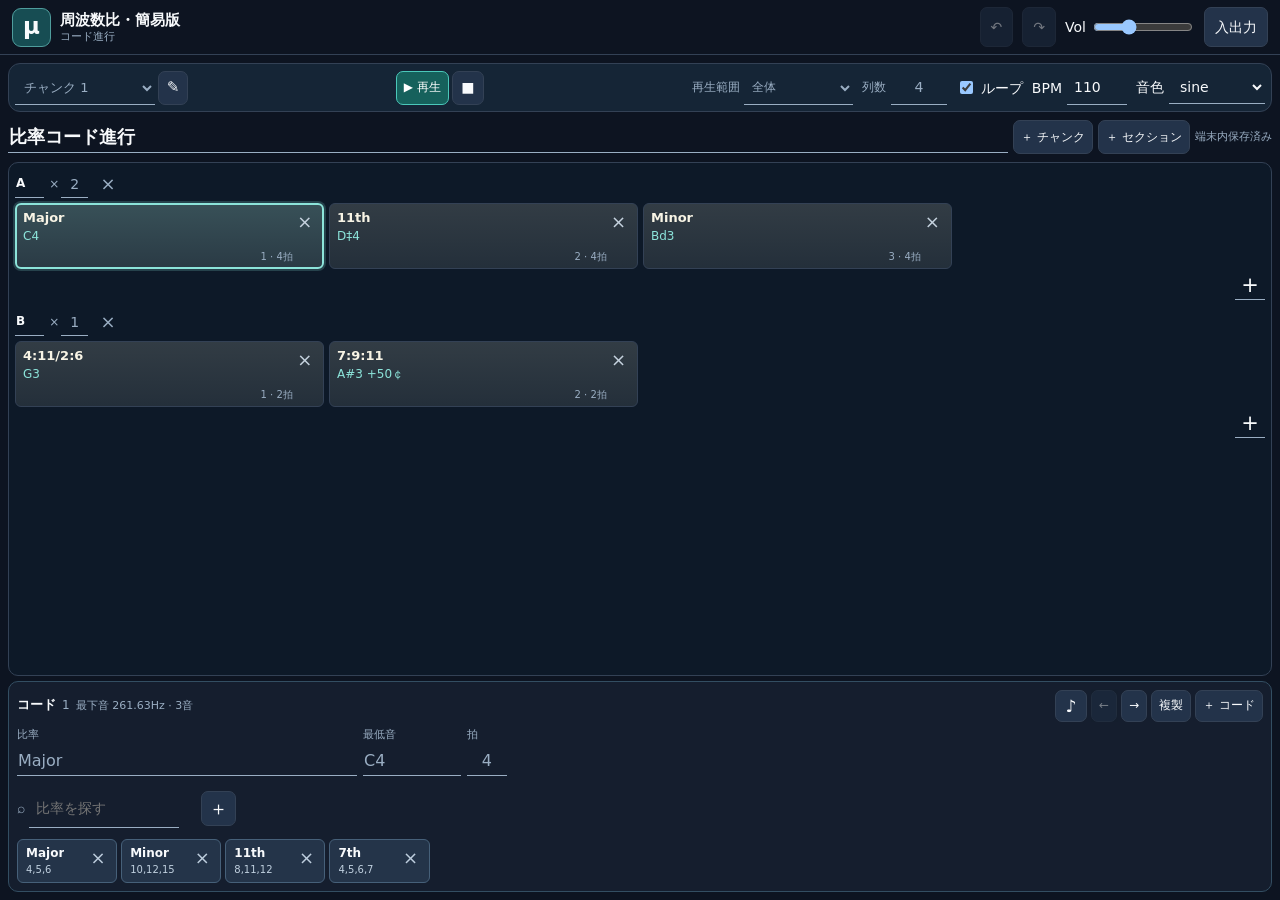
==== commit eadca649: "ux(ratio): add contextual 4x4 beat grid and clarify pitch-direction/double-click affordance (#84)" ====
--- a/code/ratio-mode/index.html
+++ b/code/ratio-mode/index.html
@@ -79,10 +79,10 @@
                 <input id="editExpr" type="text" spellcheck="false" autocomplete="off" placeholder="例 4:11/2:6" title="4:11/2:6 と 8:11:12 は同じ比率。/ は各成分内の分数">
               </label>
               <label class="pitch-field">最低音
-                <input id="editPitch" type="text" spellcheck="false" autocomplete="off" placeholder="C4" title="上下左右へスライドして音名・変化記号・オクターブを変更。キーボードでは直接入力可能。" aria-label="最低音、上下左右スライドで7×5四分音表を操作">
+                <input id="editPitch" type="text" spellcheck="false" autocomplete="off" placeholder="C4" title="指を下へ滑らせるとC→B→次のC。左右は50セント刻み。ダブルクリックで直接入力。" aria-label="最低音、スライドで7×5四分音表、ダブルクリックで直接編集">
               </label>
               <label class="beats-field">拍
-                <input id="editBeats" type="text" inputmode="decimal" autocomplete="off" title="上下スライドで拍数変更。タップで小数を直接入力。" aria-label="拍数、上下スライドで変更">
+                <input id="editBeats" type="text" inputmode="decimal" autocomplete="off" title="4×4格子を上下左右にスライドして0.25拍刻みで変更。ダブルクリックで直接入力。" aria-label="拍数、4×4拍数表をスライド、ダブルクリックで直接編集">
               </label>
             </div>
             <div class="progression-choice-tools">
@@ -109,7 +109,12 @@
     <div id="pitchFlickPanel" class="pitch-flick-panel" hidden aria-hidden="true">
       <div id="pitchFlickValue" class="pitch-flick-value"></div>
       <div id="pitchFlickGrid" class="pitch-flick-grid" aria-hidden="true"></div>
-      <div class="pitch-flick-caption">↑ 音高　左右 変化記号　離して確定</div>
+      <div class="pitch-flick-caption">↓ C→D→…→B→次のC　左右 ±50￠</div>
+    </div>
+    <div id="beatsFlickPanel" class="pitch-flick-panel beats-flick-panel" hidden aria-hidden="true">
+      <div id="beatsFlickValue" class="pitch-flick-value"></div>
+      <div id="beatsFlickGrid" class="beats-flick-grid" aria-hidden="true"></div>
+      <div class="pitch-flick-caption">↓ 次の拍へ　右へ +0.25拍　離して確定</div>
     </div>
   </div>
   <dialog id="ioDialog" aria-label="コード進行の入出力">
--- a/code/ratio-mode/style.css
+++ b/code/ratio-mode/style.css
@@ -1426,3 +1426,139 @@
   .ratio-app .ratio-play-scope{flex:0 1 auto;min-width:0}
   .ratio-app .ratio-play-scope #playScope{width:7rem;max-width:100%}
 }
+
+/* #84: Value itself is the control. No permanent boxed inputs, spinners or
+   7+5 key-button deck. Invisible hit-area and visible text width are distinct. */
+.ratio-app #editExpr,
+.ratio-app #editPitch,
+.ratio-app #editBeats,
+.ratio-app .ratio-section-repeat input,
+.ratio-app .ratio-section-name,
+.ratio-app .ratio-section-name-input,
+.ratio-app #title{
+  border:0!important;
+  border-radius:0!important;
+  border-bottom:1px solid var(--muted, #7892a3)!important;
+  box-shadow:none!important;
+  background:transparent!important;
+  padding:2px 1px!important;
+  outline-offset:1px;
+}
+.ratio-app #editPitch,
+.ratio-app #editBeats,
+.ratio-app .ratio-section-repeat input{
+  user-select:none;-webkit-user-select:none;
+  touch-action:none;
+  cursor:ns-resize;
+}
+.ratio-app #editExpr,.ratio-app #editPitch,.ratio-app #editBeats{
+  height:31px!important;min-height:31px!important;
+}
+.ratio-app #editBeats{text-align:center}
+.ratio-app .progression-root-row{
+  grid-template-columns:minmax(0,1fr) minmax(7.5ch,11ch) minmax(3.5ch,4.5ch)!important;
+  gap:6px!important
+}
+.ratio-app .ratio-section-repeat{gap:2px}
+.ratio-app .ratio-section-repeat input{
+  display:inline-block;
+  width:3ch!important;min-width:3ch!important;
+  height:28px!important;min-height:28px!important;
+  padding:2px 0!important;text-align:center;
+  font-size:14px!important
+}
+.ratio-app .ratio-section-name,
+.ratio-app .ratio-section-name-input{
+  min-height:28px!important;height:28px!important;
+  color:var(--ink)!important
+}
+.ratio-app .ratio-section-name{width:fit-content!important}
+.ratio-app input[type=number]::-webkit-inner-spin-button,
+.ratio-app input[type=number]::-webkit-outer-spin-button{
+  -webkit-appearance:none;margin:0
+}
+.ratio-app .ratio-add-small{
+  display:flex!important;
+  align-items:center!important;
+  justify-content:center!important;
+  box-sizing:border-box!important;
+  width:30px!important;min-width:30px!important;
+  height:28px!important;min-height:28px!important;
+  max-width:30px!important;
+  padding:1px!important;
+  margin:3px 0 0 auto!important;
+  font-size:21px!important;
+  line-height:1!important;
+  background:transparent!important;
+  border:0!important;
+  border-bottom:1px solid var(--muted, #7892a3)!important;
+  border-radius:0!important;
+  color:var(--ink)!important;
+  cursor:pointer
+}
+.ratio-app .ratio-add-small:focus-visible{outline:2px solid var(--accent)}
+.ratio-app .ratio-section-group .progression-chunk-grid{
+  margin-bottom:0!important;
+}
+/* This overlay does not scroll the page and never accepts cell taps. Pointer
+   events are captured by the initiating pitch value until release/cancel. */
+.ratio-app .pitch-flick-panel{
+  position:fixed;z-index:1000;
+  padding:5px 6px 6px;
+  border:1px solid #4d7889;border-radius:9px;
+  background:var(--panel,#102b35);
+  box-shadow:0 6px 22px #0008;
+  box-sizing:border-box;
+  pointer-events:none;touch-action:none;
+  display:flex;flex-direction:column;gap:4px;
+  max-height:calc(100dvh - 16px);
+}
+.ratio-app .pitch-flick-panel[hidden]{display:none!important}
+.ratio-app .pitch-flick-value{
+  min-height:23px;text-align:center;
+  color:var(--ink);font-size:15px;font-weight:700;
+}
+.ratio-app .pitch-flick-grid{
+  display:grid;grid-template-columns:repeat(5,minmax(0,1fr));
+  grid-template-rows:repeat(7,minmax(0,1fr));
+  flex:1;min-height:0;
+  gap:1px;pointer-events:none
+}
+.ratio-app .pitch-flick-cell{
+  min-width:0;min-height:0;
+  display:flex;align-items:center;justify-content:center;
+  border:1px solid transparent;border-radius:3px;
+  color:var(--ink);font-size:13px;
+  background:rgba(255,255,255,.035)
+}
+.ratio-app .pitch-flick-cell.selected{
+  color:#fff;background:#236f82;border-color:#82d0dd;
+  font-weight:700;
+}
+.ratio-app .pitch-flick-caption{
+  flex:none;text-align:center;font-size:10px;color:var(--muted);
+  white-space:nowrap;
+}
+@media(max-width:640px){
+  .ratio-app .progression-root-row{
+    grid-template-columns:minmax(0,1fr) minmax(7ch,10ch) minmax(3ch,4ch)!important;
+    gap:4px!important;
+  }
+  .ratio-app .pitch-flick-panel{padding:4px 5px}
+  .ratio-app .pitch-flick-cell{font-size:12px}
+}
+
+/* The selected chunk and ordinary settings values are values, not buttons:
+   use the same understated underline as the pitch/beat/section editors. */
+.ratio-app #chunkJump,
+.ratio-app #playScope,
+.ratio-app #gridColumns,
+.ratio-app #bpm,
+.ratio-app #wave,
+.ratio-app #presetSearch{
+  border:0!important;
+  border-bottom:1px solid var(--muted,#7892a3)!important;
+  border-radius:0!important;
+  box-shadow:none!important;
+  background:transparent!important;
+}
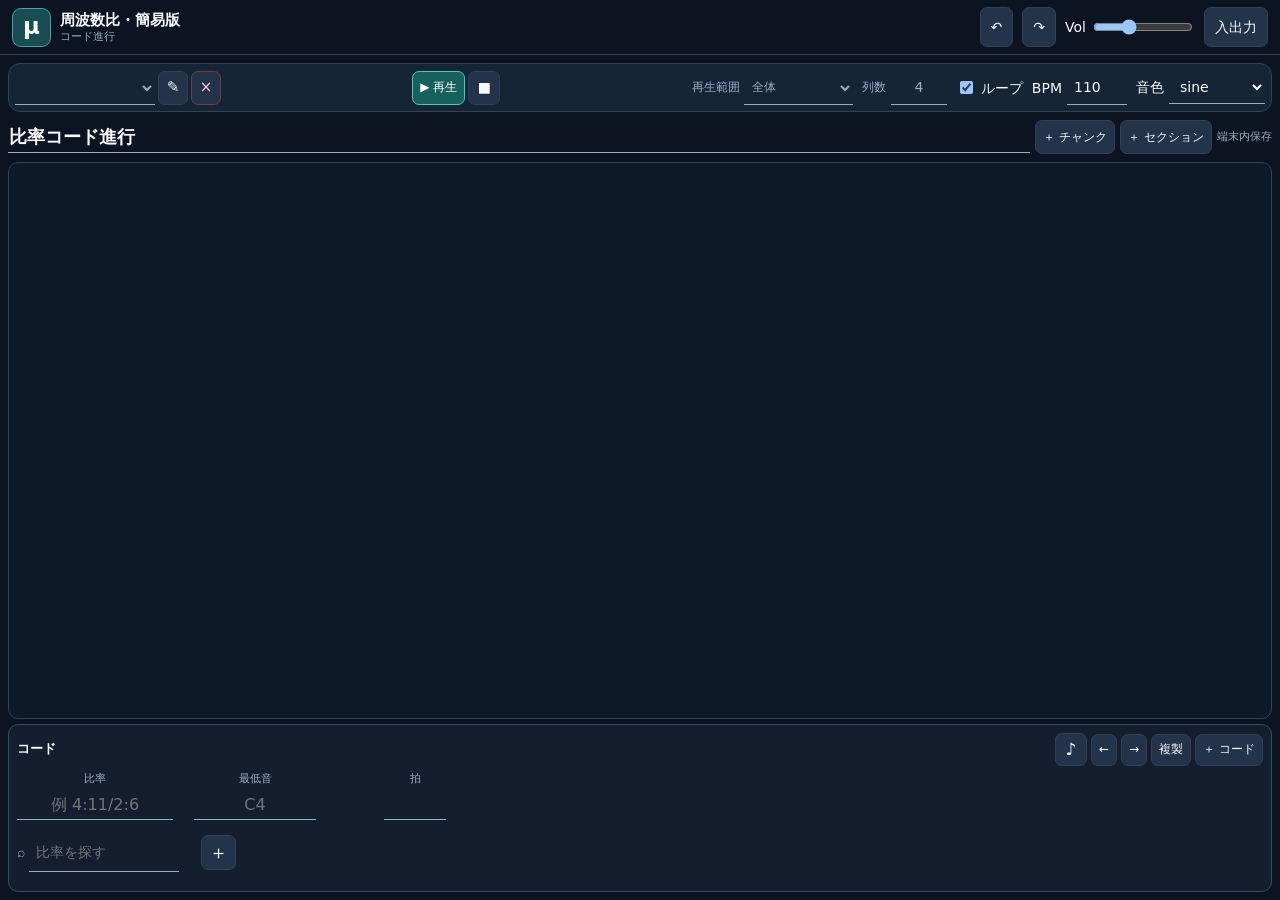
==== commit f90208ae: "ux(ratio): remove preset modal, expose one [name]ratio inline field and lock pitch text until double" ====
--- a/code/ratio-mode/index.html
+++ b/code/ratio-mode/index.html
@@ -60,7 +60,6 @@
           <div class="progression-editor-header">
             <div class="progression-editor-heading">
               <h3>コード</h3>
-              <p id="selectionLabel" class="panel-note">コード 1</p>
               <p id="hzReadout" class="readout" aria-live="polite"></p>
             </div>
             <div class="progression-editor-header-actions">
@@ -79,28 +78,23 @@
                 <input id="editExpr" type="text" spellcheck="false" autocomplete="off" placeholder="例 4:11/2:6" title="4:11/2:6 と 8:11:12 は同じ比率。/ は各成分内の分数">
               </label>
               <label class="pitch-field">最低音
-                <input id="editPitch" type="text" spellcheck="false" autocomplete="off" placeholder="C4" title="指を下へ滑らせるとC→B→次のC。左右は50セント刻み。ダブルクリックで直接入力。" aria-label="最低音、スライドで7×5四分音表、ダブルクリックで直接編集">
+                <input id="editPitch" type="text" readonly spellcheck="false" autocomplete="off" placeholder="C4" title="上へ滑らせてC→D→…→B→次のC。左右は50セント刻み。ダブルクリック／ダブルタップで直接入力。" aria-label="最低音、スライドで7×5四分音表、ダブルクリックで直接編集">
               </label>
               <label class="beats-field">拍
-                <input id="editBeats" type="text" inputmode="decimal" autocomplete="off" title="4×4格子を上下左右にスライドして0.25拍刻みで変更。ダブルクリックで直接入力。" aria-label="拍数、4×4拍数表をスライド、ダブルクリックで直接編集">
+                <input id="editBeats" type="text" inputmode="decimal" autocomplete="off" title="4×4格子を上下左右にスライドして分子／分母を変更。ダブルクリックで直接入力。" aria-label="分子／分母の拍数、上下で分子・左右で分母をスライド、ダブルクリックで直接編集">
               </label>
             </div>
             <div class="progression-choice-tools">
               <label class="progression-filter-label"><span aria-hidden="true">⌕</span>
                 <input id="presetSearch" type="search" placeholder="比率を探す" aria-label="比率候補を検索">
               </label>
-              <button id="openPresetManager" class="ratio-small-action" type="button" aria-label="比率の追加・編集" title="比率を追加・編集">＋</button>
+              <button id="openPresetManager" class="ratio-small-action" type="button" aria-label="名前付き比率を追加" title="[名前]比率をその場で登録">＋</button>
             </div>
             <div id="presetChips" class="quick-grid chord-grid" tabindex="0" role="region" aria-label="周波数比の候補"></div>
-            <dialog id="presetManager" class="ratio-context-dialog" aria-label="比率の登録・編集">
-              <div class="ratio-dialog-header"><strong>比率の登録・編集</strong><button type="button" id="closePresetManager" aria-label="閉じる">×</button></div>
-              <div class="ratio-manager-row">
-                <label>登録済み <select id="presetManageSelect" aria-label="編集する比率プリセット"><option value="">新規</option></select></label>
-                <label>名前 <input id="presetName" type="text" placeholder="名前" maxlength="64"></label>
-                <label>比率 <input id="presetRatio" type="text" placeholder="4:11/2:6" title="8:11:12と等価" spellcheck="false"></label>
-                <button id="addPreset" type="button" class="primary">登録</button>
-              </div>
-            </dialog>
+            <div id="presetInlineRow" class="ratio-preset-inline" hidden>
+              <input id="presetInlineInput" type="text" autocomplete="off" spellcheck="false" placeholder="[名前]4:11/2:6" aria-label="名前付き比率を [名前]比率 で直接登録・編集">
+              <button id="presetInlineCancel" type="button" title="編集を取り消す" aria-label="名前付き比率の編集を取り消す">取消</button>
+            </div>
             <p id="status" class="status-text" role="status" aria-live="polite"></p>
           </div>
         </section>
@@ -109,12 +103,12 @@
     <div id="pitchFlickPanel" class="pitch-flick-panel" hidden aria-hidden="true">
       <div id="pitchFlickValue" class="pitch-flick-value"></div>
       <div id="pitchFlickGrid" class="pitch-flick-grid" aria-hidden="true"></div>
-      <div class="pitch-flick-caption">↓ C→D→…→B→次のC　左右 ±50￠</div>
+      <div class="pitch-flick-caption">↑ C→D→…→B→次のC　左右 ±50￠</div>
     </div>
     <div id="beatsFlickPanel" class="pitch-flick-panel beats-flick-panel" hidden aria-hidden="true">
       <div id="beatsFlickValue" class="pitch-flick-value"></div>
       <div id="beatsFlickGrid" class="beats-flick-grid" aria-hidden="true"></div>
-      <div class="pitch-flick-caption">↓ 次の拍へ　右へ +0.25拍　離して確定</div>
+      <div class="pitch-flick-caption">縦 分子 ／ 横 分母　離して確定</div>
     </div>
   </div>
   <dialog id="ioDialog" aria-label="コード進行の入出力">
--- a/code/ratio-mode/style.css
+++ b/code/ratio-mode/style.css
@@ -1562,3 +1562,56 @@
   box-shadow:none!important;
   background:transparent!important;
 }
+
+/* #84 user correction: three evenly spaced *positions*, not three
+   oversized form boxes. Controls are centered within each equal column. */
+.ratio-app .progression-root-row{
+  width:min(100%,34rem)!important;max-width:100%!important;
+  grid-template-columns:repeat(3,minmax(0,1fr))!important;
+  gap:4px!important
+}
+.ratio-app .progression-root-row>.ratio-field,
+.ratio-app .progression-root-row>.pitch-field,
+.ratio-app .progression-root-row>.beats-field{
+  grid-column:auto!important;grid-row:auto!important;
+  width:100%!important;min-width:0!important;align-items:center!important
+}
+.ratio-app .progression-root-row #editExpr{
+  width:min(100%,17ch)!important;text-align:center
+}
+.ratio-app .progression-root-row #editPitch{
+  width:min(100%,12ch)!important;text-align:center;cursor:crosshair
+}
+.ratio-app .progression-root-row #editBeats{
+  width:min(100%,6ch)!important;text-align:center;cursor:crosshair
+}
+.ratio-app .progression-root-row .exact-editing{
+  cursor:text!important;
+  -webkit-user-select:text!important;user-select:text!important;
+  touch-action:auto!important;
+  border-bottom-color:var(--accent)!important
+}
+/* The 4x4 beat sheet scrolls its *value window*, never the document.
+   Four fractional columns, four consecutive whole-beat rows. */
+.ratio-app .beats-flick-panel{max-width:calc(100vw - 16px)}
+.ratio-app .beats-flick-grid{
+  display:grid;grid-template-columns:repeat(4,minmax(0,1fr));
+  grid-template-rows:repeat(4,minmax(0,1fr));
+  flex:1;min-height:0;gap:2px;pointer-events:none;
+}
+.ratio-app .beats-flick-cell{
+  display:flex;align-items:center;justify-content:center;
+  font-size:14px;min-width:0;min-height:0;
+  background:rgba(255,255,255,.035);color:var(--ink);
+  border:1px solid transparent;border-radius:3px
+}
+.ratio-app .beats-flick-cell.selected{
+  color:#fff;background:#236f82;border-color:#82d0dd;font-weight:700
+}
+.ratio-app .pitch-flick-cell.primary-selected{
+  outline:1px solid #c9f6ff;outline-offset:-2px
+}
+@media(max-width:640px){
+  .ratio-app .progression-root-row{width:100%!important}
+  .ratio-app .beats-flick-cell{font-size:13px}
+}
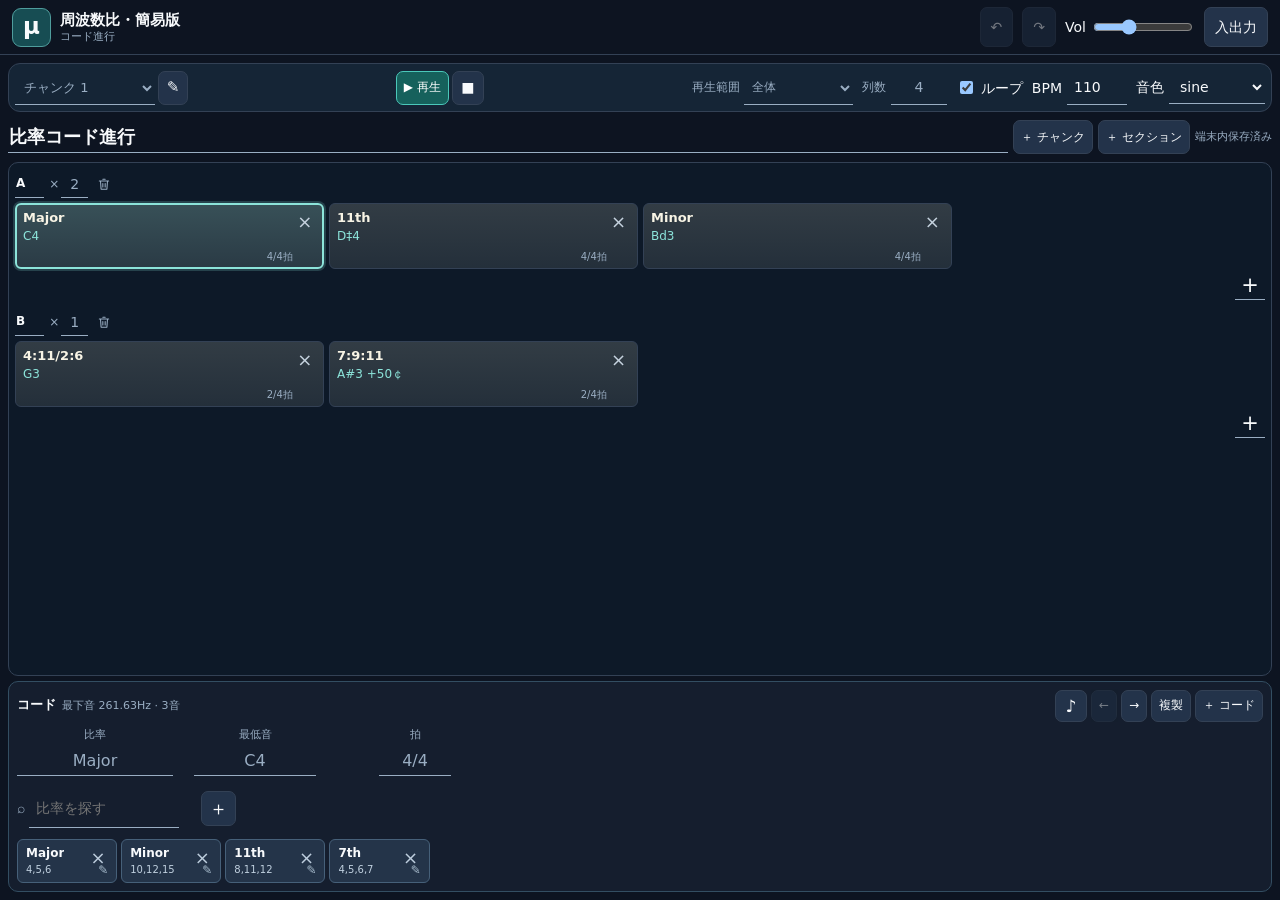
==== commit 76e2222f: "ux(ratio): reuse search row for inline [name]ratio editing without consuming additional mobile heigh" ====
--- a/code/ratio-mode/index.html
+++ b/code/ratio-mode/index.html
@@ -89,12 +89,12 @@
                 <input id="presetSearch" type="search" placeholder="比率を探す" aria-label="比率候補を検索">
               </label>
               <button id="openPresetManager" class="ratio-small-action" type="button" aria-label="名前付き比率を追加" title="[名前]比率をその場で登録">＋</button>
-            </div>
-            <div id="presetChips" class="quick-grid chord-grid" tabindex="0" role="region" aria-label="周波数比の候補"></div>
             <div id="presetInlineRow" class="ratio-preset-inline" hidden>
               <input id="presetInlineInput" type="text" autocomplete="off" spellcheck="false" placeholder="[名前]4:11/2:6" aria-label="名前付き比率を [名前]比率 で直接登録・編集">
               <button id="presetInlineCancel" type="button" title="編集を取り消す" aria-label="名前付き比率の編集を取り消す">取消</button>
             </div>
+            </div>
+            <div id="presetChips" class="quick-grid chord-grid" tabindex="0" role="region" aria-label="周波数比の候補"></div>
             <p id="status" class="status-text" role="status" aria-live="polite"></p>
           </div>
         </section>
--- a/code/ratio-mode/style.css
+++ b/code/ratio-mode/style.css
@@ -1615,3 +1615,61 @@
   .ratio-app .progression-root-row{width:100%!important}
   .ratio-app .beats-flick-cell{font-size:13px}
 }
+
+/* #84 latest UX: the value itself is editable, not a settings dialog. */
+.ratio-app .ratio-preset-inline{
+  display:flex;align-items:center;gap:5px;min-width:0;
+  padding:2px 0;margin:2px 0 5px;
+}
+.ratio-app .ratio-preset-inline[hidden]{display:none!important}
+.ratio-app #presetInlineInput{
+  flex:1 1 auto;min-width:0;width:100%;
+  border:0;border-bottom:1px solid var(--muted,#7892a3);
+  border-radius:0;background:transparent;color:var(--ink);
+  font:inherit;font-size:15px;outline-offset:2px;padding:4px 2px;
+}
+.ratio-app #presetInlineCancel{
+  flex:0 0 auto;min-height:26px;padding:2px 5px;
+  border:0;border-bottom:1px solid var(--muted,#7892a3);
+  background:transparent;color:var(--muted);font-size:11px;
+}
+.ratio-app .preset-edit{
+  flex:0 0 auto;width:24px;min-width:24px;height:26px;min-height:26px;
+  display:flex;align-items:center;justify-content:center;
+  background:transparent;color:var(--muted);border:0;
+  padding:0 2px;font-size:13px
+}
+.ratio-app .preset-edit:focus-visible{outline:2px solid var(--accent)}
+.ratio-app .ratio-section-remove{
+  width:22px!important;min-width:22px!important;
+  height:25px!important;min-height:25px!important;
+  padding:2px!important;
+  font-size:0!important;color:var(--muted)
+}
+.ratio-app .ratio-section-remove svg{display:block;width:14px;height:14px}
+.ratio-app .ratio-section-repeat input{width:3ch!important}
+.ratio-app .progression-root-row #editBeats{width:min(100%,7ch)!important}
+.ratio-app #editPitch[readonly]{cursor:ns-resize;caret-color:transparent}
+.ratio-app #editPitch.exact-editing{caret-color:auto}
+/* The numerator increases down the matrix, denominator rightward.
+   Rows/columns are virtual pages, so old two-digit values never create
+   a horizontal or nested document scroll bar. */
+.ratio-app .beats-flick-grid{grid-template-columns:repeat(4,minmax(0,1fr))}
+.ratio-app .beats-flick-cell{font-size:12px;white-space:nowrap}
+
+/* Editing the preset must not create a second row or consume card height. */
+.ratio-app .preset-item>.preset-edit{
+  position:absolute;z-index:3;right:3px;bottom:2px;
+  width:22px;min-width:22px;height:20px;min-height:20px;
+  background:transparent;border:0;color:#a9bdce;font-size:12px;padding:0
+}
+.ratio-app .preset-item>.preset-edit:hover,
+.ratio-app .preset-item>.preset-edit:focus-visible{color:#fff;background:#31536a}
+
+/* Reuse the search toolbar row during inline registration: never add a
+   separate extra-height form beneath it on a 320px mobile composition. */
+.ratio-app .progression-choice-tools>.ratio-preset-inline{
+  flex:1 1 auto;min-width:0;width:100%;margin:0;padding:0;
+}
+.ratio-app .progression-choice-tools>.ratio-preset-inline input{min-height:35px;height:35px}
+.ratio-app .progression-choice-tools>[hidden]{display:none!important}
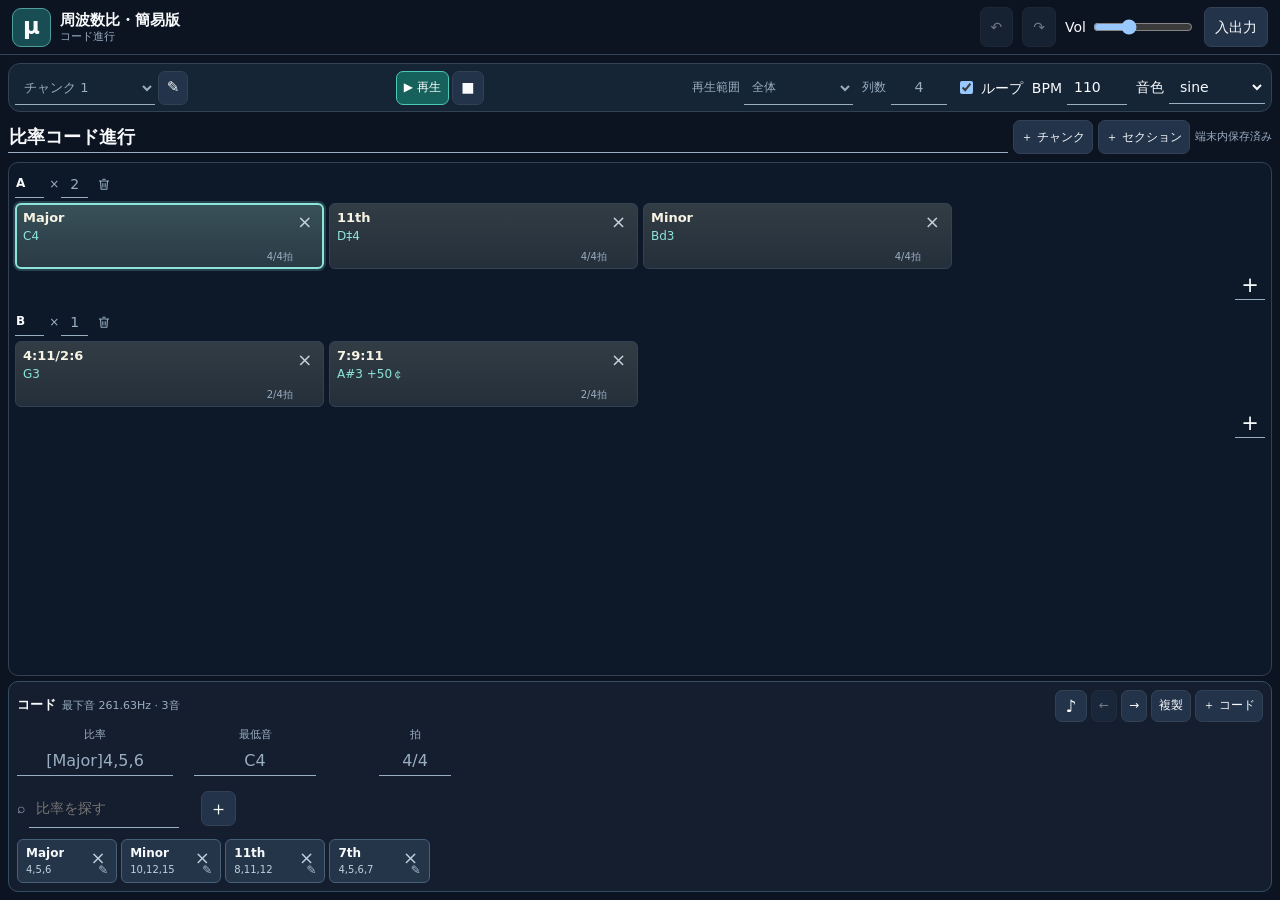
==== commit 2edfa1ac: "Implement unified ratio value gestures, transactional text edits, local named ratios and independent" ====
--- a/code/ratio-mode/index.html
+++ b/code/ratio-mode/index.html
@@ -81,7 +81,7 @@
                 <input id="editPitch" type="text" readonly spellcheck="false" autocomplete="off" placeholder="C4" title="上へ滑らせてC→D→…→B→次のC。左右は50セント刻み。ダブルクリック／ダブルタップで直接入力。" aria-label="最低音、スライドで7×5四分音表、ダブルクリックで直接編集">
               </label>
               <label class="beats-field">拍
-                <input id="editBeats" type="text" inputmode="decimal" autocomplete="off" title="4×4格子を上下左右にスライドして分子／分母を変更。ダブルクリックで直接入力。" aria-label="分子／分母の拍数、上下で分子・左右で分母をスライド、ダブルクリックで直接編集">
+                <input id="editBeats" type="text" readonly inputmode="text" autocomplete="off" title="4×4格子を上下左右にスライドして分子／分母を変更。ダブルクリックで直接入力。" aria-label="分子／分母の拍数、上下で分子・左右で分母をスライド、ダブルクリックで直接編集">
               </label>
             </div>
             <div class="progression-choice-tools">
--- a/code/ratio-mode/style.css
+++ b/code/ratio-mode/style.css
@@ -1673,3 +1673,6 @@
 }
 .ratio-app .progression-choice-tools>.ratio-preset-inline input{min-height:35px;height:35px}
 .ratio-app .progression-choice-tools>[hidden]{display:none!important}
+
+/* Shared button alignment, including the responsive settings trigger. */
+.ratio-app .progression-menu-toggle{align-items:center;justify-content:center;text-align:center;}
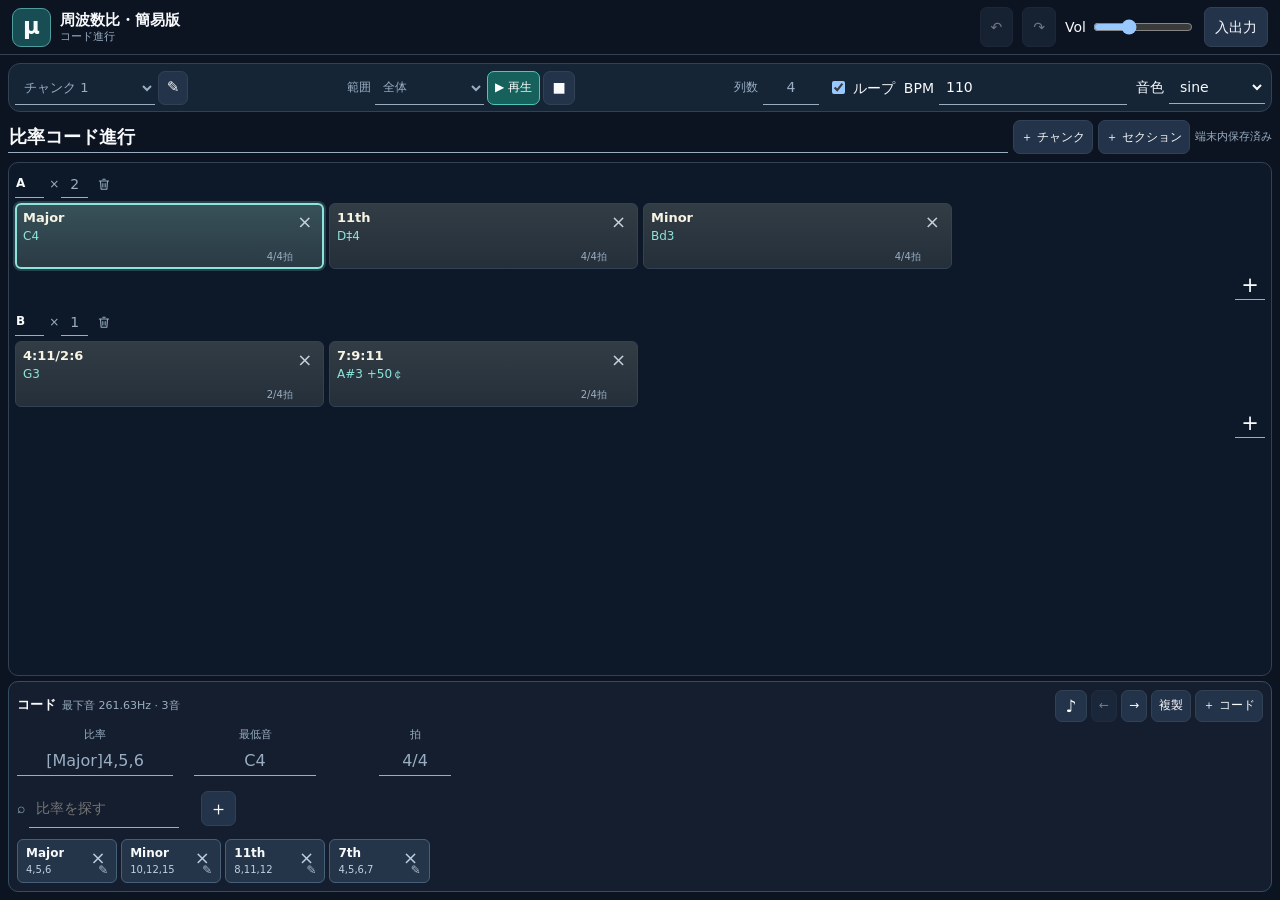
==== commit 0d0621eb: "ui(ratio): expose current play scope beside transport and make numeric values direct gestural contro" ====
--- a/code/ratio-mode/index.html
+++ b/code/ratio-mode/index.html
@@ -34,17 +34,17 @@
             <button id="removeChunk" type="button" class="ratio-inline-action danger" title="チャンクを削除（元に戻せます）" aria-label="選択チャンクを削除">×</button>
           </div>
           <div class="progression-transport">
-            <button id="play" type="button" class="primary" aria-label="選択コードから再生、再度押すと再スタート">▶ 再生</button>
+            <label class="ratio-play-scope" title="現在の再生範囲"><span class="ratio-scope-caption">範囲</span><select id="playScope" aria-label="再生する範囲を選択">
+              <option value="all">全体</option><option value="chunk">チャンク</option><option value="section">セクション</option>
+            </select></label>
+            <button id="play" type="button" class="primary" aria-label="選択コードから再生、再度押すと再スタート"><span class="play-icon" aria-hidden="true">▶</span><span class="play-word"> 再生</span></button>
             <button id="stop" type="button" aria-label="再生を停止" title="停止">■</button>
             <button id="progMenuToggleBtn" class="progression-menu-toggle" type="button" aria-label="その他の操作・設定を開く" aria-expanded="false" aria-controls="progToolbarActions">設定</button>
           </div>
           <div id="progToolbarActions" class="progression-toolbar-actions">
-            <label class="ratio-play-scope">再生範囲 <select id="playScope" aria-label="再生する範囲を選択">
-              <option value="all">全体</option><option value="chunk">チャンク</option><option value="section">セクション</option>
-            </select></label>
-            <label class="progression-columns ratio-column-setting">列数 <input id="gridColumns" type="number" min="1" max="12" step="1" value="4" aria-label="コード箱の列数"></label>
+            <label class="progression-columns ratio-column-setting">列数 <input id="gridColumns" type="text" inputmode="numeric" readonly value="4" aria-label="コード箱の列数、上下スライド・ダブルタップで編集"><span id="effectiveColumns" class="ratio-effective-columns" hidden aria-live="polite"></span></label>
             <label class="inline-check loop-inline"><input id="loop" type="checkbox" checked><span>ループ</span></label>
-            <label>BPM <input id="bpm" type="number" min="20" max="300" step="1" value="110"></label>
+            <label>BPM <input id="bpm" type="text" inputmode="numeric" readonly value="110" aria-label="BPM、上下スライド・ダブルタップで編集"></label>
             <label>音色 <select id="wave"><option value="sine">sine</option><option value="square">square</option><option value="sawtooth">sawtooth</option></select></label>
             <label class="mobile-volume">音量 <input id="masterVolumeMobile" type="range" min="0" max="1" step=".01" value=".3" aria-label="マスター音量"></label>
           </div>
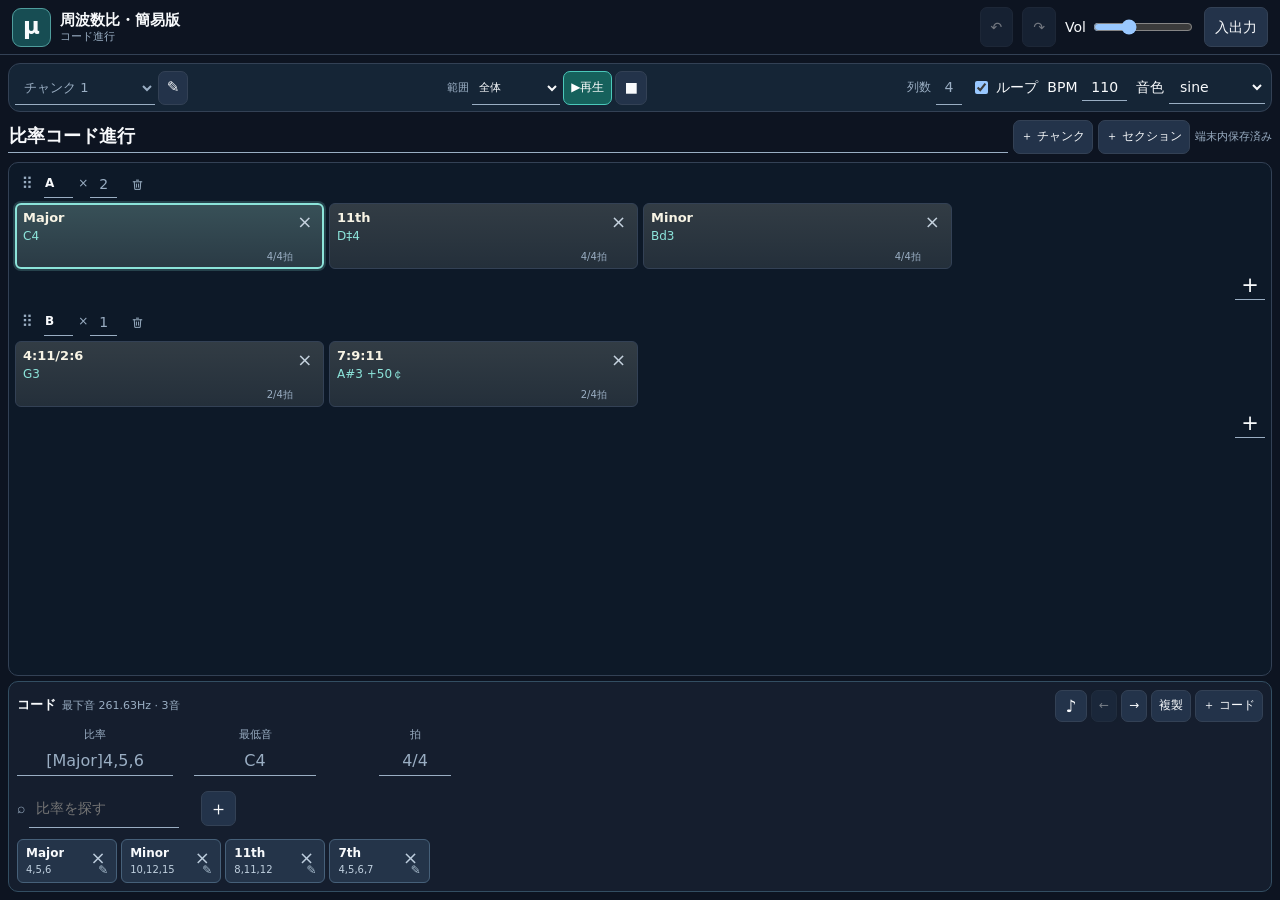
==== commit 0108d4bf: "feat(ratio): stable-ID chunk reordering and compact chooser entry point (#84)" ====
--- a/code/ratio-mode/index.html
+++ b/code/ratio-mode/index.html
@@ -29,7 +29,8 @@
       <section id="view-progression" class="view active" aria-label="周波数比コード進行">
         <div class="progression-toolbar">
           <div class="progression-section-nav">
-            <label class="progression-columns ratio-chunk-jump"><span>チャンク</span><select id="chunkJump" aria-label="チャンクを選択"></select><input id="chunkInlineName" type="text" maxlength="64" hidden aria-label="チャンク名をその場で編集" autocomplete="off"></label>
+            <div class="progression-columns ratio-chunk-jump"><span>チャンク</span><div class="ratio-chunk-field"><select id="chunkJump" aria-label="チャンクを選択"></select><input id="chunkInlineName" type="text" maxlength="64" hidden aria-label="チャンク名をその場で編集" autocomplete="off"><button id="chunkReorderToggle" type="button" aria-label="チャンクを並べ替え" title="チャンクを掴んで移動" aria-controls="chunkOrderPanel" aria-expanded="false" hidden>⠿</button></div></div>
+            <div id="chunkOrderPanel" class="ratio-chunk-order-panel" role="group" aria-label="チャンクの順番を変更" hidden></div>
             <button id="renameChunk" type="button" class="ratio-inline-action" title="チャンク名を編集" aria-label="選択チャンクの名前を編集">✎</button>
             <button id="removeChunk" type="button" class="ratio-inline-action danger" title="チャンクを削除（元に戻せます）" aria-label="選択チャンクを削除">×</button>
           </div>
--- a/code/ratio-mode/style.css
+++ b/code/ratio-mode/style.css
@@ -1676,3 +1676,108 @@
 
 /* Shared button alignment, including the responsive settings trigger. */
 .ratio-app .progression-menu-toggle{align-items:center;justify-content:center;text-align:center;}
+
+/* #84 S3: the play range is a visible part of transport, not a hidden
+   setting. Text is compact but the value/meaning remains perceivable. */
+.ratio-app .progression-transport .ratio-play-scope{
+  display:inline-flex;align-items:center;gap:3px;flex:0 0 auto;
+  white-space:nowrap;min-width:0;font-size:11px;
+}
+.ratio-app .progression-transport .ratio-play-scope #playScope{
+  width:clamp(68px,8vw,88px);min-width:0;max-width:88px;
+  min-height:34px;height:34px;padding:2px 1px 2px 3px;
+  border:0;border-bottom:1px solid var(--muted);
+  border-radius:0;background:transparent;
+  color:var(--ink);font-size:11px;
+}
+.ratio-app .ratio-effective-columns{display:inline;font-size:11px;color:var(--muted);white-space:nowrap}
+.ratio-app .ratio-effective-columns[hidden]{display:none!important}
+.ratio-app .ratio-scrub-value[readonly]{cursor:ns-resize;touch-action:none;caret-color:transparent}
+.ratio-app .ratio-scrub-value.exact-editing{cursor:text;touch-action:auto;caret-color:auto}
+.ratio-app .progression-transport #play{
+  display:inline-flex;align-items:center;justify-content:center;
+  white-space:nowrap;gap:0
+}
+.ratio-app .progression-transport #play .play-word{white-space:nowrap}
+.ratio-app .ratio-section-remove{
+  position:relative;min-width:30px!important;width:30px!important;
+  min-height:30px!important;height:30px!important;
+  background:transparent!important;border-color:transparent!important
+}
+.ratio-app .ratio-section-remove svg{width:13px;height:13px}
+/* Two independent corner actions cannot share a 44px-high card's right edge;
+   retain non-overlapping areas rather than creating a destructive overlap. */
+.ratio-app .preset-item>.preset-edit{
+  width:22px;min-width:22px;height:20px;min-height:20px;
+  right:3px;bottom:2px
+}
+@media(max-width:950px){
+  .ratio-app .progression-transport .ratio-play-scope .ratio-scope-caption{display:none}
+  .ratio-app .progression-transport .ratio-play-scope #playScope{
+    width:68px;min-height:34px;height:34px;font-size:11px;
+  }
+}
+@media(max-width:360px){
+  .ratio-app .progression-transport #play .play-word{display:none}
+  .ratio-app .progression-transport #play{
+    min-width:28px;width:28px;min-height:34px;height:34px;padding:3px
+  }
+  .ratio-app .progression-transport .ratio-play-scope #playScope{
+    width:65px;font-size:10.5px
+  }
+  .ratio-app .progression-section-nav .ratio-chunk-jump select,
+  .ratio-app .progression-section-nav .ratio-chunk-jump input{
+    width:clamp(4.6rem,23vw,7rem);min-width:0
+  }
+}
+
+/* Numeric values should occupy their content width, not an old generic
+   form-input width: 3 digits for BPM and 1–2 for columns. */
+.ratio-app .progression-toolbar-actions #bpm{
+  box-sizing:content-box;flex:0 0 5ch;width:5ch;min-width:5ch;
+  max-width:5ch;padding:3px 0;text-align:center
+}
+.ratio-app .progression-toolbar-actions #gridColumns{
+  flex:0 0 3ch;width:3ch;min-width:3ch;max-width:3ch;
+  padding:3px 0;text-align:center
+}
+
+/* #84 structural movement: insertion line is the only extra ornament.
+   A long hold initiates touch movement; normal short vertical swipes scroll. */
+.ratio-app .progression-cell[data-cid]{
+  touch-action:pan-y;-webkit-user-select:none;user-select:none;
+}
+.ratio-app .progression-cell.reorder-source{
+  opacity:.58;outline:2px dashed var(--accent);
+}
+.ratio-app .progression-cell.drop-before{
+  box-shadow:inset 4px 0 0 var(--accent);
+}
+.ratio-app .progression-cell.drop-after{
+  box-shadow:inset -4px 0 0 var(--accent);
+}
+.ratio-app .ratio-add-small.ratio-drop-target{
+  outline:2px solid var(--accent);background:rgba(32,184,158,.13);
+}
+
+/* Section reorder has a small, explicit grip. Header title remains the
+   one-tap inline rename target, and the existing repeat/delete UI is unchanged. */
+.ratio-app .ratio-section-grip{
+  display:inline-flex;align-items:center;justify-content:center;
+  flex:0 0 24px;width:24px;min-width:24px;
+  height:29px;min-height:29px;padding:0;
+  border:0;background:transparent;color:var(--muted);
+  font-size:16px;line-height:1;cursor:grab;touch-action:none
+}
+.ratio-app .ratio-section-grip.reorder-source{
+  color:var(--accent);cursor:grabbing
+}
+.ratio-app .ratio-section-grip:focus-visible{
+  outline:2px solid var(--accent);outline-offset:0
+}
+.ratio-app .ratio-section-group.ratio-section-drop-before{
+  box-shadow:inset 0 3px 0 var(--accent)
+}
+.ratio-app .ratio-section-group.ratio-section-drop-after{
+  box-shadow:inset 0 -3px 0 var(--accent)
+}
